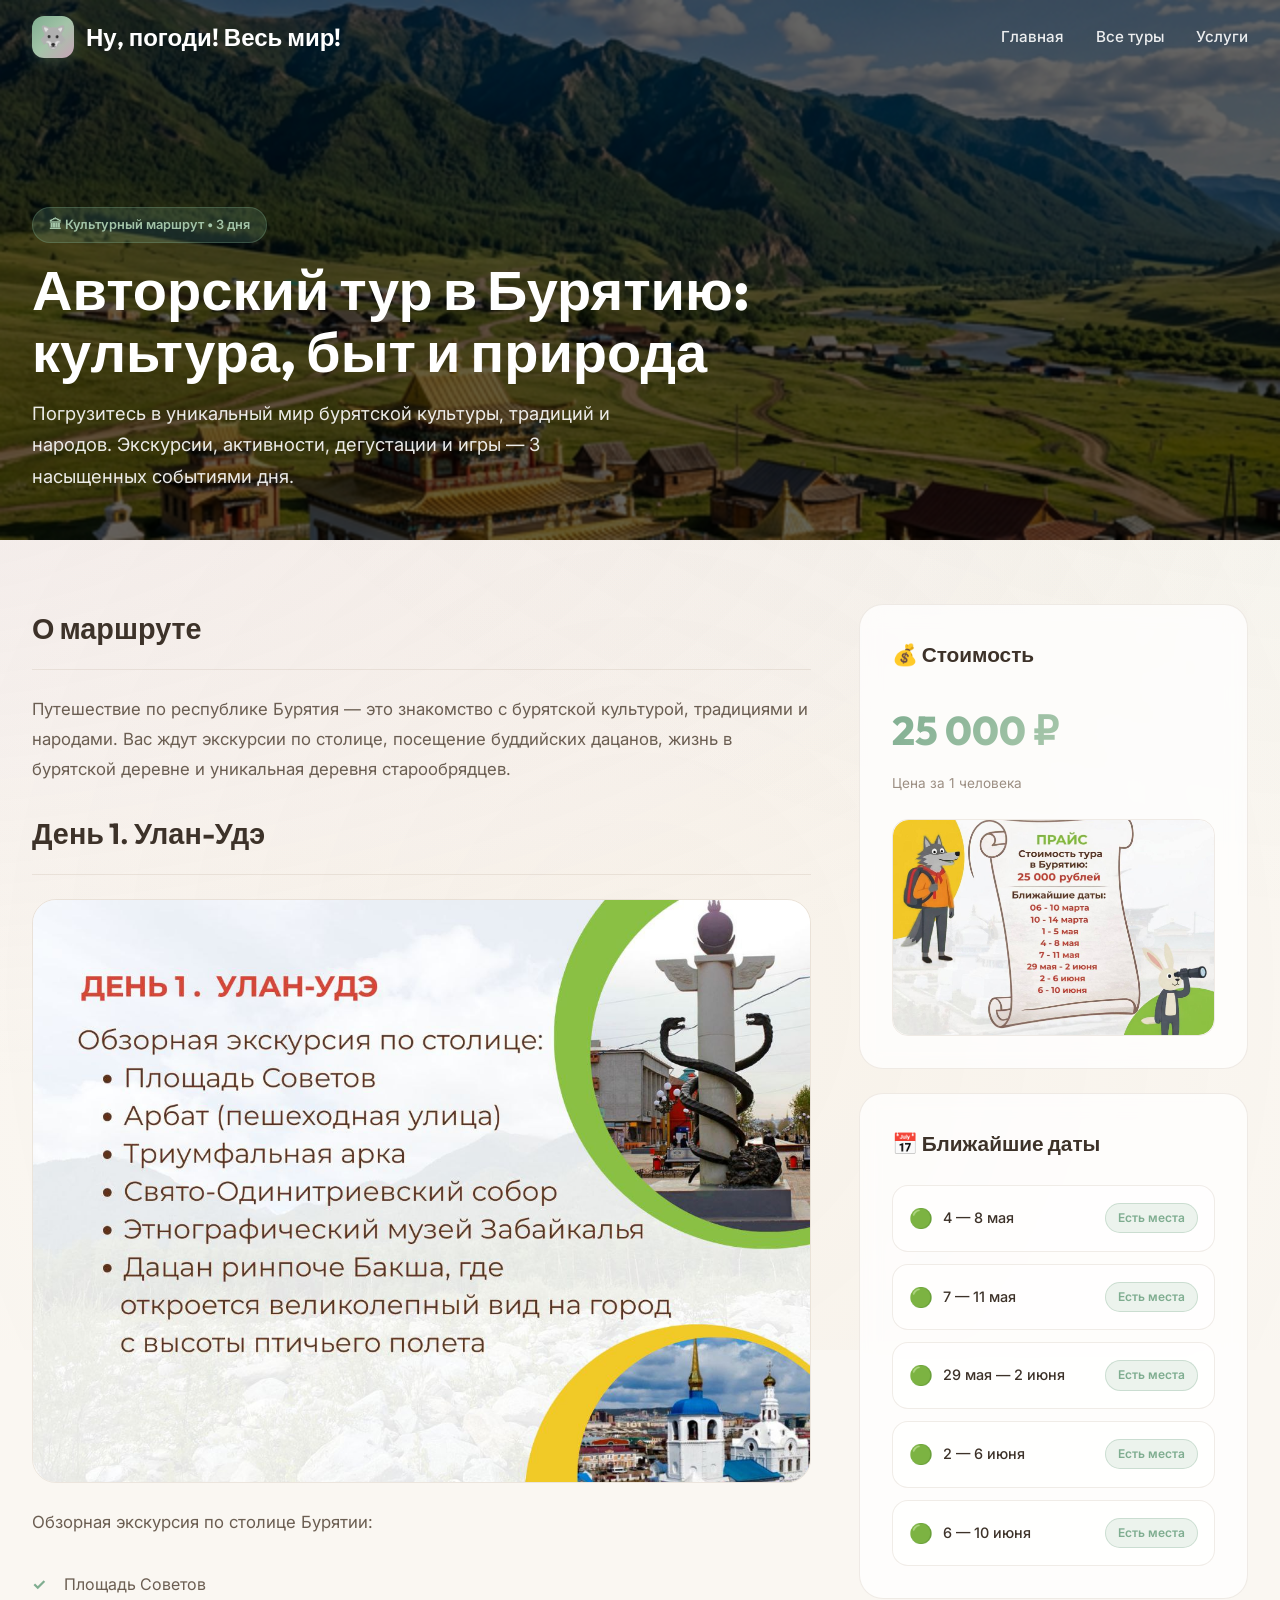
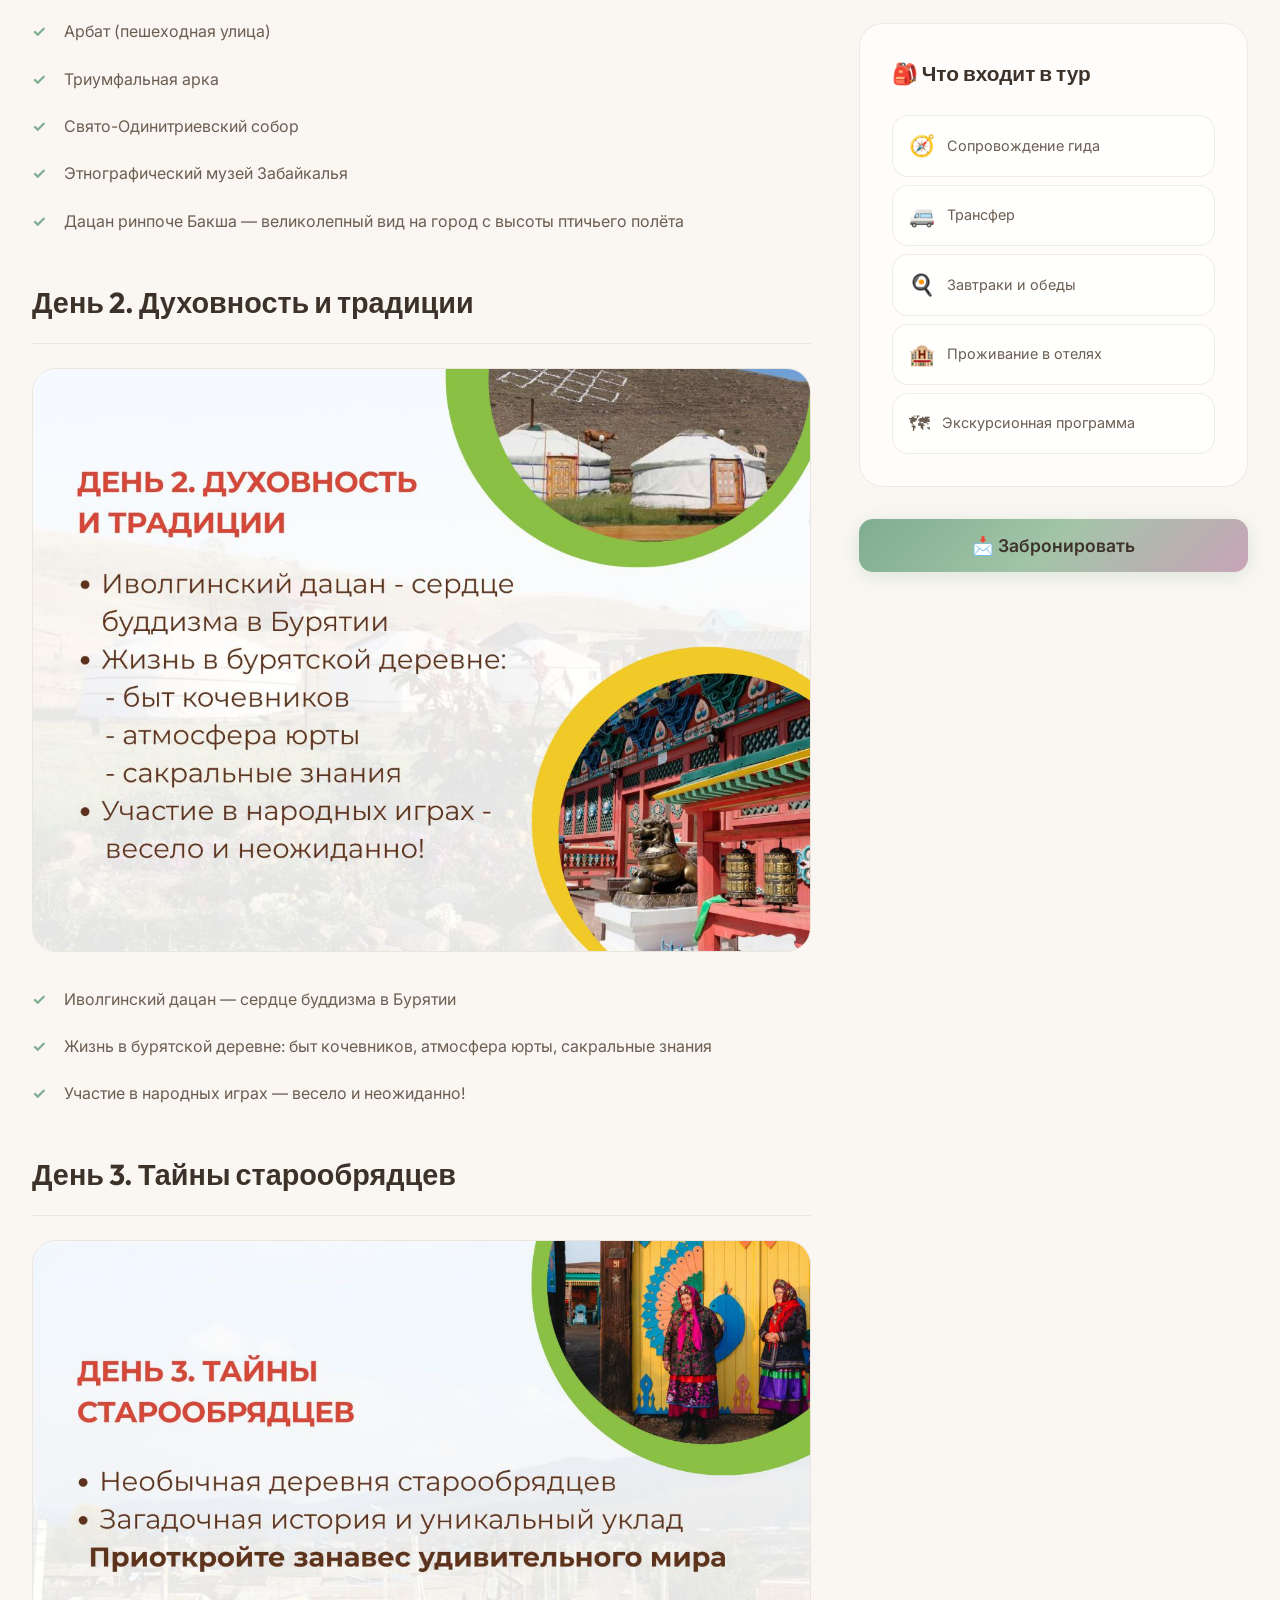
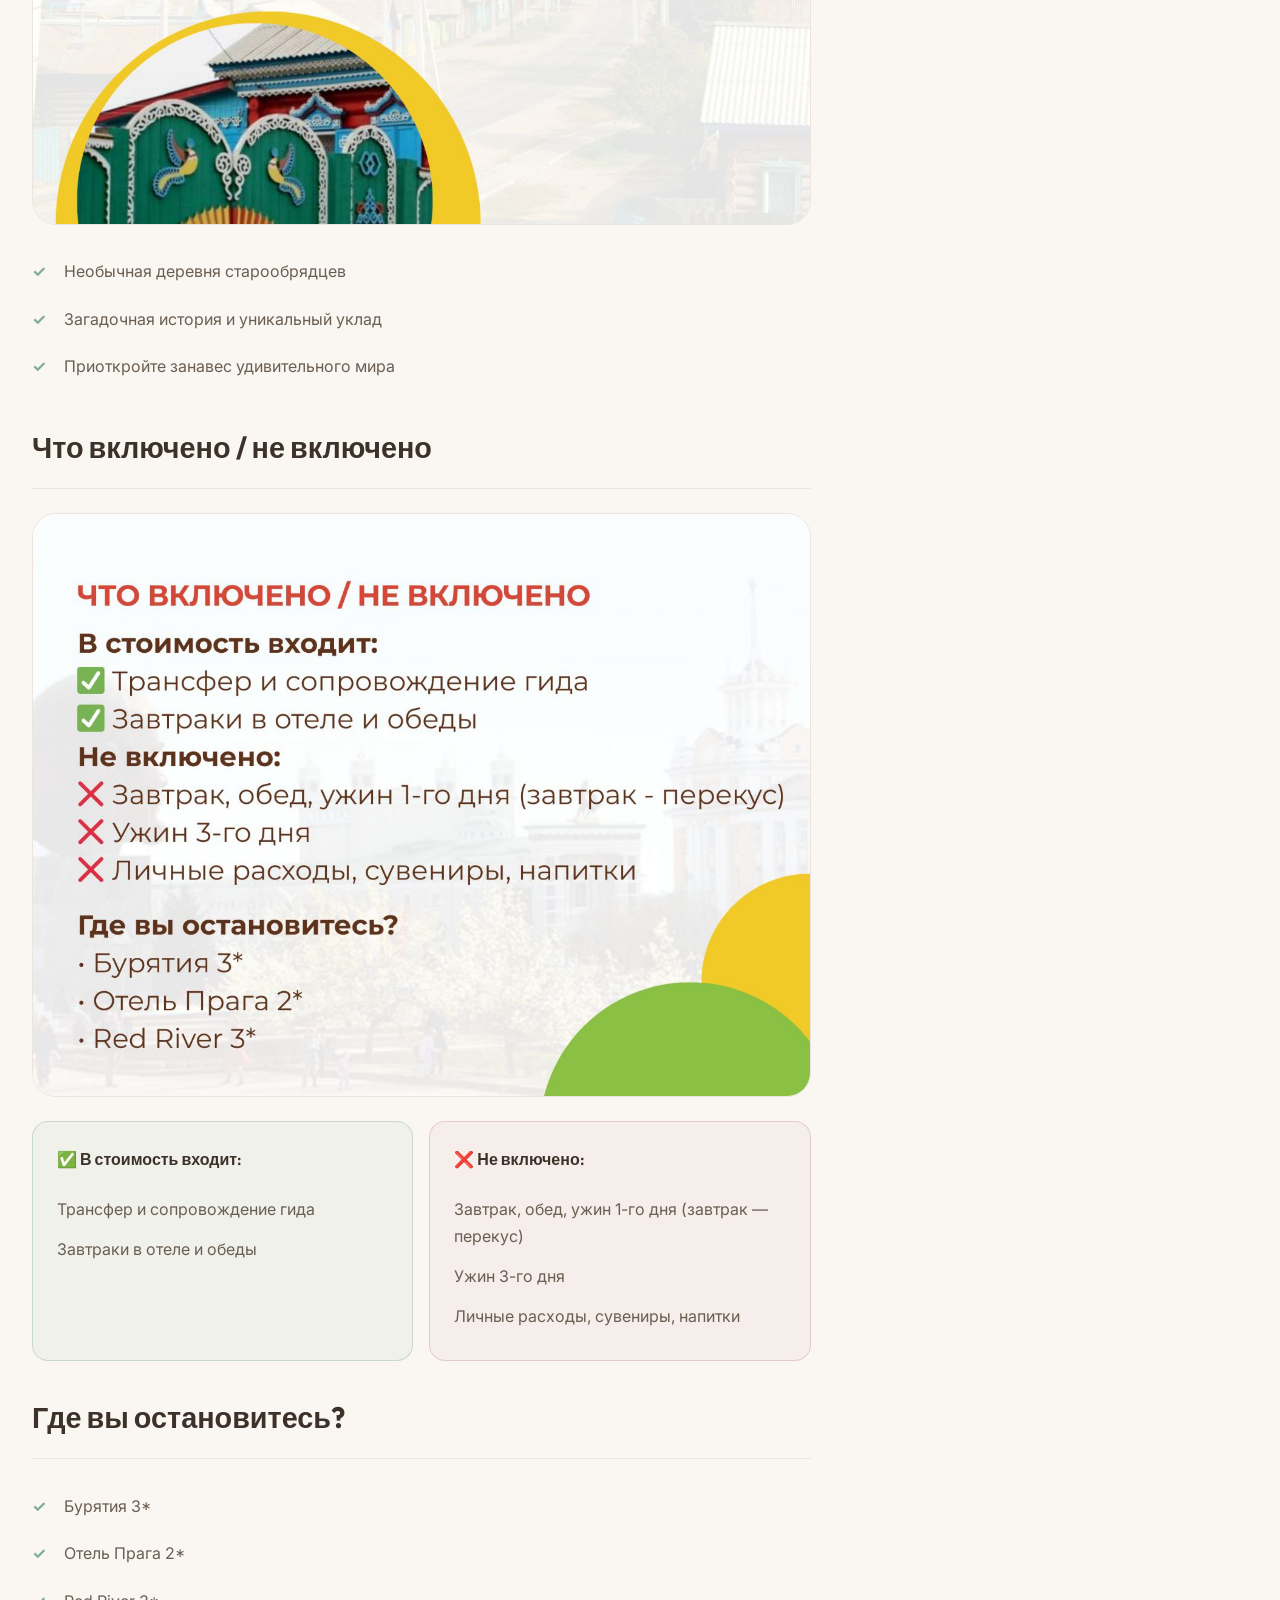
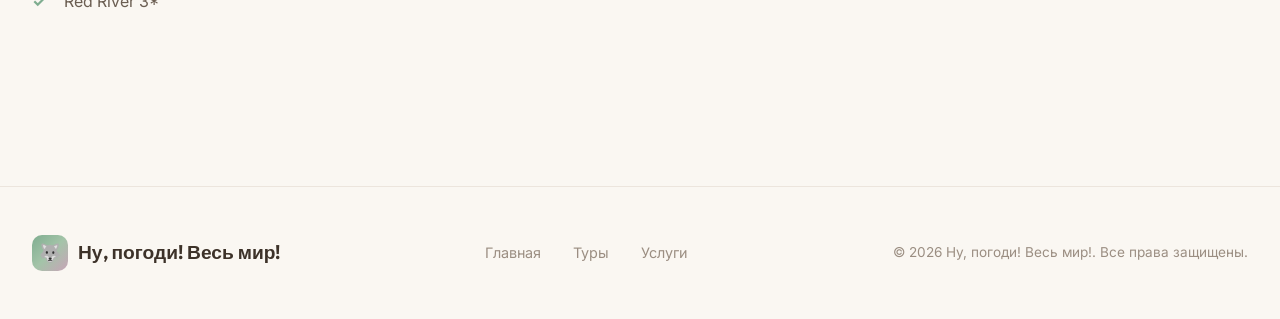
==== tour1.html @ 26569d25 "Complete internal SEO optimization: meta tags, H1 headings, alt attributes, sitemap and robots" ====
<!DOCTYPE html>
<html lang="ru">

<head>
    <meta charset="UTF-8">
    <meta name="viewport" content="width=device-width, initial-scale=1.0">
    <meta name="description"
        content="Незабываемый авторский тур в Бурятию и на Байкал 2026. Посетите Иволгинский дацан, горячие источники, скалы и шаманские святыни за 7 дней. Успейте забронировать тур!">
    <meta name="keywords"
        content="туры в бурятию, туры на байкал, тур улан-удэ, иволгинский дацан, активный отдых бурятия, поход на байкал, экскурсии бурятия, буддийские святыни">
    <meta name="author" content="Ну, погоди! Весь мир!">
    <meta property="og:title" content="Авторский тур в Бурятию и на Байкал 2026 (7 дней) | Ну, погоди! Весь мир!">
    <meta property="og:description"
        content="7 дней полного погружения в культуру Бурятии и красоту Байкала. Всё включено: проживание, питание, гиды и экскурсии.">
    <meta property="og:type" content="website">
    <meta property="og:url" content="https://nupogodi-tours.ru/tour1.html">
    <meta property="og:image" content="https://nupogodi-tours.ru/images/buryatia.png">
    <title>Авторский тур в Бурятию и на Байкал 2026 (7 дней) | Ну, погоди! Весь мир!</title>
    <link rel="stylesheet" href="styles.css">
</head>

<body>

    <!-- Navigation -->
    <nav class="navbar" id="navbar">
        <div class="nav-container">
            <a href="index.html" class="nav-logo">
                <div class="logo-icon">🐺</div>
                Ну, погоди! Весь мир!
            </a>
            <ul class="nav-links">
                <li><a href="index.html">Главная</a></li>
                <li><a href="index.html#tours">Все туры</a></li>
                <li><a href="index.html#services">Услуги</a></li>
            </ul>
        </div>
    </nav>

    <!-- Tour Hero -->
    <section class="tour-hero">
        <div class="tour-hero-bg">
            <img src="images/buryatia.png" alt="Авторский тур в Бурятию и на Байкал: Иволгинский дацан">
            <div class="tour-hero-overlay"></div>
        </div>
        <div class="tour-hero-content">
            <div class="tour-badge-inline">🏛 Культурный маршрут • 3 дня</div>
            <h1>Авторский тур в Бурятию:<br>культура, быт и природа</h1>
            <p class="tour-hero-desc">Погрузитесь в уникальный мир бурятской культуры, традиций и народов. Экскурсии,
                активности, дегустации и игры — 3 насыщенных событиями дня.</p>
        </div>
    </section>

    <!-- Tour Content -->
    <section class="section">
        <div class="tour-info-grid">

            <!-- Main Content -->
            <div class="tour-description fade-in">
                <h2>О маршруте</h2>
                <p>Путешествие по республике Бурятия — это знакомство с бурятской культурой, традициями и народами. Вас
                    ждут экскурсии по столице, посещение буддийских дацанов, жизнь в бурятской деревне и уникальная
                    деревня старообрядцев.</p>

                <!-- Day 1 -->
                <h2>День 1. Улан-Удэ</h2>
                <div class="tour-day-gallery">
                    <img src="images/photo_2026-03-03_12-55-12.jpg"
                        alt="Экскурсия в Улан-Удэ: площадь Советов и Тримфальная арка" class="tour-day-img">
                </div>
                <p>Обзорная экскурсия по столице Бурятии:</p>
                <ul>
                    <li>Площадь Советов</li>
                    <li>Арбат (пешеходная улица)</li>
                    <li>Триумфальная арка</li>
                    <li>Свято-Одинитриевский собор</li>
                    <li>Этнографический музей Забайкалья</li>
                    <li>Дацан ринпоче Бакша — великолепный вид на город с высоты птичьего полёта</li>
                </ul>

                <!-- Day 2 -->
                <h2>День 2. Духовность и традиции</h2>
                <div class="tour-day-gallery">
                    <img src="images/photo_2026-03-03_12-55-10.jpg"
                        alt="Посещение Иволгинского дацана в туре по Бурятии" class="tour-day-img">
                </div>
                <ul>
                    <li>Иволгинский дацан — сердце буддизма в Бурятии</li>
                    <li>Жизнь в бурятской деревне: быт кочевников, атмосфера юрты, сакральные знания</li>
                    <li>Участие в народных играх — весело и неожиданно!</li>
                </ul>

                <!-- Day 3 -->
                <h2>День 3. Тайны старообрядцев</h2>
                <div class="tour-day-gallery">
                    <img src="images/photo_2026-03-03_12-55-06.jpg"
                        alt="Культура старообрядцев Забайкалья в авторском туре" class="tour-day-img">
                </div>
                <ul>
                    <li>Необычная деревня старообрядцев</li>
                    <li>Загадочная история и уникальный уклад</li>
                    <li>Приоткройте занавес удивительного мира</li>
                </ul>

                <!-- Included / Not Included -->
                <h2>Что включено / не включено</h2>
                <div class="tour-day-gallery">
                    <img src="images/photo_2026-03-03_12-55-02.jpg" alt="Что включено" class="tour-day-img">
                </div>
                <div class="included-grid">
                    <div class="included-card included">
                        <h4>✅ В стоимость входит:</h4>
                        <ul>
                            <li>Трансфер и сопровождение гида</li>
                            <li>Завтраки в отеле и обеды</li>
                        </ul>
                    </div>
                    <div class="included-card not-included">
                        <h4>❌ Не включено:</h4>
                        <ul>
                            <li>Завтрак, обед, ужин 1-го дня (завтрак — перекус)</li>
                            <li>Ужин 3-го дня</li>
                            <li>Личные расходы, сувениры, напитки</li>
                        </ul>
                    </div>
                </div>

                <h2>Где вы остановитесь?</h2>
                <ul>
                    <li>Бурятия 3*</li>
                    <li>Отель Прага 2*</li>
                    <li>Red River 3*</li>
                </ul>
            </div>

            <!-- Sidebar -->
            <div class="tour-sidebar fade-in">

                <!-- Price Card -->
                <div class="sidebar-card">
                    <h3>💰 Стоимость</h3>
                    <div class="price-main">25 000 ₽</div>
                    <div class="price-note">Цена за 1 человека</div>
                    <div class="tour-day-gallery sidebar-img">
                        <img src="images/photo_2026-03-03_12-54-58.jpg" alt="Прайс Бурятия" class="tour-day-img">
                    </div>
                </div>

                <!-- Dates Card -->
                <div class="sidebar-card">
                    <h3>📅 Ближайшие даты</h3>
                    <div class="date-list" id="tour1-dates">
                        <div class="date-item" style="justify-content:center; color: var(--text-muted);">
                            Загрузка дат...
                        </div>
                    </div>
                </div>

                <!-- Services Card -->
                <div class="sidebar-card">
                    <h3>🎒 Что входит в тур</h3>
                    <div class="sidebar-services">
                        <div class="tour-service-item">
                            <span class="s-icon">🧭</span> Сопровождение гида
                        </div>
                        <div class="tour-service-item">
                            <span class="s-icon">🚐</span> Трансфер
                        </div>
                        <div class="tour-service-item">
                            <span class="s-icon">🍳</span> Завтраки и обеды
                        </div>
                        <div class="tour-service-item">
                            <span class="s-icon">🏨</span> Проживание в отелях
                        </div>
                        <div class="tour-service-item">
                            <span class="s-icon">🗺</span> Экскурсионная программа
                        </div>
                    </div>
                </div>

                <!-- Book Button -->
                <button class="btn btn-primary btn-book" id="bookBtn"
                    onclick="document.getElementById('contactModal').classList.add('active')">
                    📩 Забронировать
                </button>

            </div>
        </div>
    </section>

    <!-- Contact Modal -->
    <div class="contact-modal-overlay" id="contactModal">
        <div class="contact-modal">
            <button class="contact-modal-close"
                onclick="document.getElementById('contactModal').classList.remove('active')">✕</button>
            <h3>📞 Свяжитесь с нами</h3>
            <p>Для бронирования тура свяжитесь с нами любым удобным способом:</p>
            <div class="contact-modal-items">
                <a href="tel:+79836157740" class="contact-modal-item">
                    <span class="contact-modal-icon">📱</span>
                    <div>
                        <div class="contact-modal-label">Телефон</div>
                        <div class="contact-modal-value">+7 (983) 615-77-40</div>
                    </div>
                </a>
                <a href="https://t.me/nikapogodi" target="_blank" class="contact-modal-item">
                    <span class="contact-modal-icon">✈️</span>
                    <div>
                        <div class="contact-modal-label">Telegram</div>
                        <div class="contact-modal-value">@nikapogodi</div>
                    </div>
                </a>
                <a href="https://wa.me/79836157740" target="_blank" class="contact-modal-item">
                    <span class="contact-modal-icon">💬</span>
                    <div>
                        <div class="contact-modal-label">WhatsApp</div>
                        <div class="contact-modal-value">+7 (983) 615-77-40</div>
                    </div>
                </a>
            </div>
        </div>
    </div>

    <!-- Footer -->
    <footer class="footer">
        <div class="footer-content">
            <div class="footer-logo">
                <div class="logo-icon">🐺</div>
                Ну, погоди! Весь мир!
            </div>
            <ul class="footer-links">
                <li><a href="index.html">Главная</a></li>
                <li><a href="index.html#tours">Туры</a></li>
                <li><a href="index.html#services">Услуги</a></li>
            </ul>
            <div class="footer-copy">© 2026 Ну, погоди! Весь мир!. Все права защищены.</div>
        </div>
    </footer>

    <script src="script.js"></script>
</body>

</html>
---- styles.css ----
@import url('https://fonts.googleapis.com/css2?family=Inter:wght@300;400;500;600;700;800;900&family=Outfit:wght@300;400;500;600;700;800&display=swap');

/* ===== CSS Variables ===== */
:root {
  --bg-primary: #faf7f2;
  --bg-secondary: #f0ebe3;
  --bg-card: rgba(255, 255, 255, 0.75);
  --bg-glass: rgba(255, 255, 255, 0.6);
  --border-glass: rgba(180, 160, 140, 0.2);
  --text-primary: #3d3229;
  --text-secondary: #6b5e52;
  --text-muted: #9b8e82;
  --accent-1: #7fad90;
  --accent-2: #a3c4a8;
  --accent-gradient: linear-gradient(135deg, #7fad90, #a3c4a8, #c8a4b8);
  --accent-glow: rgba(127, 173, 144, 0.25);
  --gold: #d4a76a;
  --gold-light: #e8c49a;
  --radius-sm: 8px;
  --radius-md: 16px;
  --radius-lg: 24px;
  --radius-xl: 32px;
  --shadow-card: 0 8px 32px rgba(100, 80, 60, 0.08);
  --shadow-hover: 0 16px 48px rgba(100, 80, 60, 0.12);
  --transition: all 0.4s cubic-bezier(0.175, 0.885, 0.32, 1.275);
  --transition-smooth: all 0.3s ease;
}

/* ===== Reset & Base ===== */
*,
*::before,
*::after {
  margin: 0;
  padding: 0;
  box-sizing: border-box;
}

html {
  scroll-behavior: smooth;
  font-size: 16px;
}

body {
  font-family: 'Inter', -apple-system, BlinkMacSystemFont, sans-serif;
  background: var(--bg-primary);
  color: var(--text-primary);
  line-height: 1.7;
  overflow-x: hidden;
  min-height: 100vh;
}

/* Background ambient effects */
body::before {
  content: '';
  position: fixed;
  top: -50%;
  left: -50%;
  width: 200%;
  height: 200%;
  background: radial-gradient(ellipse at 20% 50%, rgba(200, 164, 184, 0.12) 0%, transparent 50%),
    radial-gradient(ellipse at 80% 20%, rgba(127, 173, 144, 0.08) 0%, transparent 50%),
    radial-gradient(ellipse at 50% 80%, rgba(212, 167, 106, 0.06) 0%, transparent 50%);
  z-index: -1;
  animation: ambientFloat 20s ease-in-out infinite;
}

@keyframes ambientFloat {

  0%,
  100% {
    transform: translate(0, 0) rotate(0deg);
  }

  33% {
    transform: translate(30px, -20px) rotate(1deg);
  }

  66% {
    transform: translate(-20px, 20px) rotate(-1deg);
  }
}

a {
  text-decoration: none;
  color: inherit;
}

img {
  max-width: 100%;
  height: auto;
  display: block;
}

/* ===== Navigation ===== */
.navbar {
  position: fixed;
  top: 0;
  left: 0;
  right: 0;
  z-index: 1000;
  padding: 1rem 2rem;
  transition: var(--transition-smooth);
  background: transparent;
}

.navbar.scrolled {
  background: rgba(250, 247, 242, 0.92);
  backdrop-filter: blur(20px);
  -webkit-backdrop-filter: blur(20px);
  border-bottom: 1px solid var(--border-glass);
  padding: 0.75rem 2rem;
}

.nav-container {
  max-width: 1280px;
  margin: 0 auto;
  display: flex;
  align-items: center;
  justify-content: space-between;
}

.nav-logo {
  display: flex;
  align-items: center;
  gap: 12px;
  font-family: 'Outfit', sans-serif;
  font-weight: 700;
  font-size: 1.5rem;
  color: #ffffff;
}

.navbar.scrolled .nav-logo {
  color: var(--text-primary);
}

.nav-logo .logo-icon {
  width: 42px;
  height: 42px;
  background: var(--accent-gradient);
  border-radius: 12px;
  display: flex;
  align-items: center;
  justify-content: center;
  font-size: 1.4rem;
  box-shadow: 0 4px 16px var(--accent-glow);
}

.nav-links {
  display: flex;
  align-items: center;
  gap: 2rem;
  list-style: none;
}

.nav-links a {
  color: rgba(255, 255, 255, 0.9);
  font-weight: 500;
  font-size: 0.95rem;
  transition: var(--transition-smooth);
  position: relative;
  padding: 0.5rem 0;
}

.navbar.scrolled .nav-links a {
  color: var(--text-secondary);
}

.nav-links a::after {
  content: '';
  position: absolute;
  bottom: 0;
  left: 0;
  width: 0;
  height: 2px;
  background: var(--accent-gradient);
  transition: width 0.3s ease;
  border-radius: 2px;
}

.nav-links a:hover {
  color: #ffffff;
}

.navbar.scrolled .nav-links a:hover {
  color: var(--text-primary);
}

.nav-links a:hover::after {
  width: 100%;
}

/* ===== Hero Section ===== */
.hero {
  position: relative;
  min-height: 100vh;
  display: flex;
  align-items: center;
  justify-content: center;
  text-align: center;
  overflow: hidden;
}

.hero-bg {
  position: absolute;
  inset: 0;
  /* Removed z-index: -1 to prevent it hiding behind body background */
}

.hero-bg img {
  width: 100%;
  height: 100%;
  object-fit: cover;
  filter: brightness(0.85);
}

.hero-overlay {
  position: absolute;
  inset: 0;
  background: linear-gradient(180deg,
      rgba(40, 30, 20, 0.35) 0%,
      rgba(40, 30, 20, 0.6) 100%);
}

.hero-content {
  max-width: 800px;
  padding: 2rem;
  animation: fadeInUp 1s ease-out;
  position: relative;
  z-index: 1;
}

.hero-badge {
  display: inline-flex;
  align-items: center;
  gap: 8px;
  padding: 8px 20px;
  background: var(--bg-glass);
  border: 1px solid var(--border-glass);
  border-radius: 50px;
  font-size: 0.85rem;
  color: #ffffff;
  font-weight: 500;
  margin-bottom: 1.5rem;
  backdrop-filter: blur(10px);
}

.hero-badge .dot {
  width: 8px;
  height: 8px;
  background: var(--accent-1);
  border-radius: 50%;
  animation: pulse 2s ease-in-out infinite;
}

.hero h1 {
  font-family: 'Outfit', sans-serif;
  font-size: 4rem;
  font-weight: 800;
  line-height: 1.1;
  margin-bottom: 1.5rem;
  color: #ffffff;
}

.hero h1 .accent {
  color: #a3c4a8;
}

.hero p {
  font-size: 1.2rem;
  color: rgba(255, 255, 255, 0.9);
  max-width: 600px;
  margin: 0 auto 2.5rem;
  line-height: 1.8;
}

.hero-buttons {
  display: flex;
  gap: 1rem;
  justify-content: center;
  flex-wrap: wrap;
}

/* ===== Buttons ===== */
.btn {
  display: inline-flex;
  align-items: center;
  gap: 10px;
  padding: 14px 32px;
  border-radius: 14px;
  font-weight: 600;
  font-size: 1rem;
  cursor: pointer;
  border: none;
  transition: var(--transition);
  font-family: 'Inter', sans-serif;
}

.btn-primary {
  background: var(--accent-gradient);
  color: #3d3229;
  box-shadow: 0 4px 20px var(--accent-glow);
}

.btn-primary:hover {
  transform: translateY(-3px);
  box-shadow: 0 8px 32px var(--accent-glow);
}

.btn-outline {
  background: transparent;
  color: #ffffff;
  border: 1px solid rgba(255, 255, 255, 0.3);
  backdrop-filter: blur(10px);
}

.btn-outline:hover {
  background: rgba(255, 255, 255, 0.1);
  border-color: rgba(255, 255, 255, 0.6);
  transform: translateY(-3px);
}

/* ===== Section Styles ===== */
.section {
  padding: 6rem 2rem;
  max-width: 1280px;
  margin: 0 auto;
}

.section-header {
  text-align: center;
  margin-bottom: 4rem;
}

.section-label {
  display: inline-flex;
  align-items: center;
  gap: 8px;
  font-size: 0.85rem;
  font-weight: 600;
  color: var(--accent-1);
  text-transform: uppercase;
  letter-spacing: 3px;
  margin-bottom: 1rem;
}

.section-title {
  font-family: 'Outfit', sans-serif;
  font-size: 2.8rem;
  font-weight: 700;
  line-height: 1.2;
  margin-bottom: 1rem;
}

.section-subtitle {
  font-size: 1.1rem;
  color: var(--text-secondary);
  max-width: 600px;
  margin: 0 auto;
}

/* ===== About Section ===== */
.about {
  position: relative;
}

.about-grid {
  display: grid;
  grid-template-columns: 1fr 1fr;
  gap: 4rem;
  align-items: center;
}

.about-text h3 {
  font-family: 'Outfit', sans-serif;
  font-size: 2rem;
  margin-bottom: 1.5rem;
  line-height: 1.3;
}

.about-text p {
  color: var(--text-secondary);
  margin-bottom: 1.5rem;
  font-size: 1.05rem;
}

.about-stats {
  display: grid;
  grid-template-columns: repeat(3, 1fr);
  gap: 1.5rem;
}

.stat-item {
  text-align: center;
  padding: 1.5rem;
  background: var(--bg-glass);
  border: 1px solid var(--border-glass);
  border-radius: var(--radius-md);
  backdrop-filter: blur(10px);
  transition: var(--transition);
}

.stat-item:hover {
  transform: translateY(-4px);
  border-color: rgba(127, 173, 144, 0.4);
  box-shadow: 0 8px 32px rgba(127, 173, 144, 0.12);
}

.stat-number {
  font-family: 'Outfit', sans-serif;
  font-size: 2.5rem;
  font-weight: 800;
  background: var(--accent-gradient);
  -webkit-background-clip: text;
  -webkit-text-fill-color: transparent;
  background-clip: text;
}

.stat-label {
  font-size: 0.85rem;
  color: var(--text-muted);
  margin-top: 0.25rem;
}

/* ===== Tour Cards ===== */
.tours-grid {
  display: grid;
  grid-template-columns: repeat(2, 1fr);
  gap: 2rem;
}

.tour-card {
  background: var(--bg-card);
  border: 1px solid var(--border-glass);
  border-radius: var(--radius-lg);
  overflow: hidden;
  transition: var(--transition);
  position: relative;
}

.tour-card:hover {
  transform: translateY(-8px);
  box-shadow: var(--shadow-hover);
  border-color: rgba(127, 173, 144, 0.4);
}

.tour-card-image {
  position: relative;
  height: 280px;
  overflow: hidden;
}

.tour-card-image img {
  width: 100%;
  height: 100%;
  object-fit: cover;
  transition: transform 0.6s ease;
}

.tour-card:hover .tour-card-image img {
  transform: scale(1.08);
}

.tour-card-image .tour-badge {
  position: absolute;
  top: 16px;
  left: 16px;
  padding: 6px 16px;
  background: rgba(255, 255, 255, 0.8);
  backdrop-filter: blur(10px);
  border: 1px solid var(--border-glass);
  border-radius: 50px;
  font-size: 0.8rem;
  font-weight: 600;
  color: var(--text-secondary);
}

.tour-card-image .tour-price-badge {
  position: absolute;
  top: 16px;
  right: 16px;
  padding: 8px 18px;
  background: var(--accent-gradient);
  border-radius: 50px;
  font-size: 0.85rem;
  font-weight: 700;
  color: #0a0e17;
}

.tour-card-body {
  padding: 2rem;
}

.tour-card-body h3 {
  font-family: 'Outfit', sans-serif;
  font-size: 1.5rem;
  font-weight: 700;
  margin-bottom: 0.75rem;
}

.tour-card-body p {
  color: var(--text-secondary);
  font-size: 0.95rem;
  margin-bottom: 1.5rem;
  line-height: 1.7;
}

.tour-meta {
  display: flex;
  gap: 1.5rem;
  margin-bottom: 1.5rem;
  flex-wrap: wrap;
}

.tour-meta-item {
  display: flex;
  align-items: center;
  gap: 6px;
  font-size: 0.85rem;
  color: var(--text-muted);
}

.tour-meta-item .icon {
  font-size: 1rem;
}

.tour-card .btn {
  width: 100%;
  justify-content: center;
}

/* ===== Services Section ===== */
.services-grid {
  display: grid;
  grid-template-columns: repeat(3, 1fr);
  gap: 1.5rem;
}

.service-card {
  padding: 2rem;
  background: var(--bg-glass);
  border: 1px solid var(--border-glass);
  border-radius: var(--radius-lg);
  backdrop-filter: blur(10px);
  transition: var(--transition);
  text-align: center;
}

.service-card:hover {
  transform: translateY(-6px);
  border-color: rgba(127, 173, 144, 0.4);
  box-shadow: 0 12px 40px rgba(127, 173, 144, 0.1);
}

.service-icon {
  width: 64px;
  height: 64px;
  margin: 0 auto 1.25rem;
  background: linear-gradient(135deg, rgba(127, 173, 144, 0.15), rgba(200, 164, 184, 0.1));
  border: 1px solid rgba(127, 173, 144, 0.25);
  border-radius: var(--radius-md);
  display: flex;
  align-items: center;
  justify-content: center;
  font-size: 1.8rem;
}

.service-card h4 {
  font-family: 'Outfit', sans-serif;
  font-size: 1.15rem;
  font-weight: 600;
  margin-bottom: 0.75rem;
}

.service-card p {
  color: var(--text-secondary);
  font-size: 0.9rem;
  line-height: 1.6;
}

/* ===== Footer ===== */
.footer {
  border-top: 1px solid var(--border-glass);
  padding: 3rem 2rem;
  margin-top: 2rem;
}

.footer-content {
  max-width: 1280px;
  margin: 0 auto;
  display: flex;
  justify-content: space-between;
  align-items: center;
  flex-wrap: wrap;
  gap: 1.5rem;
}

.footer-logo {
  display: flex;
  align-items: center;
  gap: 10px;
  font-family: 'Outfit', sans-serif;
  font-weight: 700;
  font-size: 1.2rem;
}

.footer-logo .logo-icon {
  width: 36px;
  height: 36px;
  background: var(--accent-gradient);
  border-radius: 10px;
  display: flex;
  align-items: center;
  justify-content: center;
  font-size: 1.1rem;
}

.footer-links {
  display: flex;
  gap: 2rem;
  list-style: none;
}

.footer-links a {
  color: var(--text-muted);
  font-size: 0.9rem;
  transition: var(--transition-smooth);
}

.footer-links a:hover {
  color: var(--accent-1);
}

.footer-copy {
  color: var(--text-muted);
  font-size: 0.85rem;
}

/* Footer Contacts */
.footer-contacts {
  width: 100%;
  padding-top: 1.5rem;
  border-top: 1px solid var(--border-glass);
}

.footer-contacts h4 {
  font-family: 'Outfit', sans-serif;
  font-size: 1.1rem;
  font-weight: 600;
  margin-bottom: 1rem;
  color: var(--text-primary);
}

.footer-contact-item {
  display: flex;
  align-items: center;
  gap: 10px;
  padding: 0.4rem 0;
  font-size: 0.9rem;
}

.footer-contact-item span {
  font-size: 1.1rem;
  flex-shrink: 0;
}

.footer-contact-item a {
  color: var(--text-secondary);
  transition: var(--transition-smooth);
}

.footer-contact-item a:hover {
  color: var(--accent-1);
}

/* ===== Book Button ===== */
.btn-book {
  width: 100%;
  justify-content: center;
  padding: 16px 32px;
  font-size: 1.1rem;
  margin-top: 0.5rem;
  cursor: pointer;
  animation: pulseGlow 2.5s ease-in-out infinite;
}

@keyframes pulseGlow {

  0%,
  100% {
    box-shadow: 0 4px 20px var(--accent-glow);
  }

  50% {
    box-shadow: 0 4px 32px rgba(127, 173, 144, 0.45);
  }
}

/* ===== Contact Modal ===== */
.contact-modal-overlay {
  position: fixed;
  inset: 0;
  z-index: 9999;
  display: flex;
  align-items: center;
  justify-content: center;
  background: rgba(30, 25, 20, 0.6);
  backdrop-filter: blur(8px);
  -webkit-backdrop-filter: blur(8px);
  opacity: 0;
  pointer-events: none;
  transition: opacity 0.35s ease;
}

.contact-modal-overlay.active {
  opacity: 1;
  pointer-events: auto;
}

.contact-modal {
  background: var(--bg-primary);
  border: 1px solid var(--border-glass);
  border-radius: var(--radius-xl);
  padding: 2.5rem;
  max-width: 440px;
  width: 90%;
  position: relative;
  box-shadow: 0 24px 64px rgba(0, 0, 0, 0.15);
  transform: translateY(20px) scale(0.95);
  transition: transform 0.35s cubic-bezier(0.175, 0.885, 0.32, 1.275);
}

.contact-modal-overlay.active .contact-modal {
  transform: translateY(0) scale(1);
}

.contact-modal-close {
  position: absolute;
  top: 16px;
  right: 16px;
  width: 36px;
  height: 36px;
  border: 1px solid var(--border-glass);
  background: var(--bg-glass);
  border-radius: 50%;
  font-size: 1rem;
  cursor: pointer;
  display: flex;
  align-items: center;
  justify-content: center;
  color: var(--text-muted);
  transition: var(--transition-smooth);
}

.contact-modal-close:hover {
  background: rgba(200, 140, 140, 0.15);
  border-color: rgba(200, 140, 140, 0.4);
  color: var(--text-primary);
}

.contact-modal h3 {
  font-family: 'Outfit', sans-serif;
  font-size: 1.5rem;
  font-weight: 700;
  margin-bottom: 0.5rem;
}

.contact-modal>p {
  color: var(--text-secondary);
  font-size: 0.95rem;
  margin-bottom: 1.5rem;
}

.contact-modal-items {
  display: flex;
  flex-direction: column;
  gap: 0.75rem;
}

.contact-modal-item {
  display: flex;
  align-items: center;
  gap: 14px;
  padding: 1rem 1.25rem;
  background: var(--bg-glass);
  border: 1px solid var(--border-glass);
  border-radius: var(--radius-md);
  transition: var(--transition-smooth);
  text-decoration: none;
  color: inherit;
}

.contact-modal-item:hover {
  border-color: rgba(127, 173, 144, 0.5);
  background: rgba(127, 173, 144, 0.08);
  transform: translateX(4px);
}

.contact-modal-icon {
  font-size: 1.5rem;
  flex-shrink: 0;
}

.contact-modal-label {
  font-size: 0.8rem;
  color: var(--text-muted);
  font-weight: 500;
  text-transform: uppercase;
  letter-spacing: 1px;
}

.contact-modal-value {
  font-size: 1rem;
  font-weight: 600;
  color: var(--text-primary);
}

/* ===== Tour Detail Page ===== */
.tour-hero {
  position: relative;
  height: 60vh;
  min-height: 400px;
  display: flex;
  align-items: flex-end;
  overflow: hidden;
}

.tour-hero-bg {
  position: absolute;
  inset: 0;
}

.tour-hero-bg img {
  width: 100%;
  height: 100%;
  object-fit: cover;
  filter: brightness(0.4);
}

.tour-hero-overlay {
  position: absolute;
  inset: 0;
  background: linear-gradient(180deg,
      rgba(40, 30, 20, 0.25) 0%,
      rgba(40, 30, 20, 0.75) 60%,
      rgba(40, 30, 20, 0.92) 100%);
  z-index: -1;
}

.tour-hero-content {
  max-width: 1280px;
  margin: 0 auto;
  padding: 3rem 2rem;
  width: 100%;
  animation: fadeInUp 0.8s ease-out;
  position: relative;
  z-index: 1;
}

.tour-hero-content .tour-badge-inline {
  display: inline-flex;
  align-items: center;
  gap: 8px;
  padding: 6px 16px;
  background: rgba(127, 173, 144, 0.2);
  border: 1px solid rgba(127, 173, 144, 0.3);
  border-radius: 50px;
  font-size: 0.8rem;
  font-weight: 600;
  color: var(--accent-2);
  margin-bottom: 1rem;
}

.tour-hero-content h1 {
  font-family: 'Outfit', sans-serif;
  font-size: 3.5rem;
  font-weight: 800;
  line-height: 1.1;
  margin-bottom: 1rem;
  color: #ffffff;
}

.tour-hero-content .tour-hero-desc {
  font-size: 1.15rem;
  color: rgba(255, 255, 255, 0.9);
  max-width: 600px;
}

/* Tour Info Grid */
.tour-info-grid {
  display: grid;
  grid-template-columns: 2fr 1fr;
  gap: 3rem;
  margin-top: -2rem;
  position: relative;
  z-index: 1;
}

.tour-description h2 {
  font-family: 'Outfit', sans-serif;
  font-size: 1.8rem;
  font-weight: 700;
  margin-bottom: 1.5rem;
  padding-bottom: 1rem;
  border-bottom: 1px solid var(--border-glass);
}

.tour-description p {
  color: var(--text-secondary);
  font-size: 1.05rem;
  margin-bottom: 1.5rem;
  line-height: 1.8;
}

.tour-description ul {
  list-style: none;
  margin-bottom: 2rem;
}

.tour-description ul li {
  padding: 0.6rem 0;
  padding-left: 2rem;
  position: relative;
  color: var(--text-secondary);
  font-size: 1rem;
  border-bottom: 1px solid rgba(255, 255, 255, 0.03);
}

.tour-description ul li::before {
  content: '✓';
  position: absolute;
  left: 0;
  color: var(--accent-1);
  font-weight: 700;
}

/* Sidebar */
.tour-sidebar {
  display: flex;
  flex-direction: column;
  gap: 1.5rem;
}

.sidebar-card {
  padding: 2rem;
  background: var(--bg-card);
  border: 1px solid var(--border-glass);
  border-radius: var(--radius-lg);
  backdrop-filter: blur(10px);
}

.sidebar-card h3 {
  font-family: 'Outfit', sans-serif;
  font-size: 1.3rem;
  font-weight: 700;
  margin-bottom: 1.5rem;
  display: flex;
  align-items: center;
  gap: 10px;
}

.price-main {
  font-family: 'Outfit', sans-serif;
  font-size: 2.5rem;
  font-weight: 800;
  background: var(--accent-gradient);
  -webkit-background-clip: text;
  -webkit-text-fill-color: transparent;
  background-clip: text;
  margin-bottom: 0.5rem;
}

.price-note {
  color: var(--text-muted);
  font-size: 0.85rem;
  margin-bottom: 1.5rem;
}

/* Price list table */
.price-table {
  width: 100%;
  border-collapse: collapse;
  margin-bottom: 1.5rem;
}

.price-table tr {
  border-bottom: 1px solid rgba(255, 255, 255, 0.05);
}

.price-table td {
  padding: 0.75rem 0;
  font-size: 0.9rem;
}

.price-table td:first-child {
  color: var(--text-secondary);
}

.price-table td:last-child {
  text-align: right;
  font-weight: 600;
  color: var(--text-primary);
}

/* Date cards */
.date-list {
  display: flex;
  flex-direction: column;
  gap: 0.75rem;
}

.date-item {
  display: flex;
  align-items: center;
  justify-content: space-between;
  padding: 1rem;
  background: var(--bg-glass);
  border: 1px solid var(--border-glass);
  border-radius: var(--radius-md);
  transition: var(--transition-smooth);
}

.date-item:hover {
  border-color: rgba(127, 173, 144, 0.4);
  background: rgba(127, 173, 144, 0.08);
}

.date-info {
  display: flex;
  align-items: center;
  gap: 10px;
}

.date-icon {
  font-size: 1.2rem;
}

.date-text {
  font-size: 0.9rem;
  font-weight: 500;
}

.date-status {
  font-size: 0.75rem;
  padding: 4px 12px;
  border-radius: 50px;
  font-weight: 600;
}

.date-status.available {
  background: rgba(127, 173, 144, 0.15);
  color: var(--accent-1);
  border: 1px solid rgba(127, 173, 144, 0.3);
}

.date-status.few-left {
  background: rgba(212, 167, 106, 0.15);
  color: var(--gold);
  border: 1px solid rgba(212, 167, 106, 0.3);
}

.date-status.sold-out {
  background: rgba(200, 120, 120, 0.15);
  color: #c87878;
  border: 1px solid rgba(200, 120, 120, 0.3);
}

/* Tour Services */
.tour-services-grid {
  display: grid;
  grid-template-columns: repeat(2, 1fr);
  gap: 1rem;
}

.tour-service-item {
  display: flex;
  align-items: center;
  gap: 12px;
  padding: 1rem 1.25rem;
  background: var(--bg-glass);
  border: 1px solid var(--border-glass);
  border-radius: var(--radius-md);
  font-size: 0.9rem;
  color: var(--text-secondary);
  transition: var(--transition-smooth);
}

.tour-service-item:hover {
  border-color: rgba(127, 173, 144, 0.4);
  color: var(--text-primary);
}

.tour-service-item .s-icon {
  font-size: 1.3rem;
  flex-shrink: 0;
}

/* ===== Tour Day Gallery ===== */
.tour-day-gallery {
  margin-bottom: 1.5rem;
  border-radius: var(--radius-lg);
  overflow: hidden;
  border: 1px solid var(--border-glass);
}

.tour-day-img {
  width: 100%;
  height: auto;
  display: block;
  transition: transform 0.5s ease;
}

.tour-day-gallery:hover .tour-day-img {
  transform: scale(1.03);
}

.sidebar-img {
  margin-bottom: 0;
  border-radius: var(--radius-md);
}

.sidebar-img .tour-day-img {
  border-radius: var(--radius-md);
}

/* ===== Mascot Image ===== */
.about-mascots {
  margin-top: 1.5rem;
  border-radius: var(--radius-lg);
  overflow: hidden;
  border: 1px solid var(--border-glass);
}

.mascot-img {
  width: 100%;
  height: auto;
  display: block;
  transition: transform 0.5s ease;
}

.about-mascots:hover .mascot-img {
  transform: scale(1.03);
}

/* ===== Included / Not Included Cards ===== */
.included-grid {
  display: grid;
  grid-template-columns: 1fr 1fr;
  gap: 1rem;
  margin-bottom: 2rem;
}

.included-card {
  padding: 1.5rem;
  border-radius: var(--radius-md);
  border: 1px solid var(--border-glass);
  background: var(--bg-glass);
}

.included-card h4 {
  font-family: 'Outfit', sans-serif;
  font-size: 1rem;
  font-weight: 600;
  margin-bottom: 1rem;
}

.included-card.included {
  border-color: rgba(127, 173, 144, 0.35);
  background: rgba(127, 173, 144, 0.08);
}

.included-card.not-included {
  border-color: rgba(200, 140, 140, 0.35);
  background: rgba(200, 140, 140, 0.08);
}

.included-card ul {
  list-style: none;
  margin-bottom: 0;
}

.included-card ul li {
  padding: 0.4rem 0;
  padding-left: 0;
  border-bottom: none;
}

.included-card ul li::before {
  content: none;
}

/* ===== Sidebar Services ===== */
.sidebar-services {
  display: flex;
  flex-direction: column;
  gap: 0.5rem;
}

.sidebar-services .tour-service-item {
  padding: 0.75rem 1rem;
}

@media (max-width: 768px) {
  .included-grid {
    grid-template-columns: 1fr;
  }
}

/* ===== Animations ===== */
@keyframes fadeInUp {
  from {
    opacity: 0;
    transform: translateY(30px);
  }

  to {
    opacity: 1;
    transform: translateY(0);
  }
}

@keyframes pulse {

  0%,
  100% {
    opacity: 1;
    transform: scale(1);
  }

  50% {
    opacity: 0.5;
    transform: scale(1.5);
  }
}

.fade-in {
  opacity: 0;
  transform: translateY(30px);
  transition: opacity 0.6s ease, transform 0.6s ease;
}

.fade-in.visible {
  opacity: 1;
  transform: translateY(0);
}

/* ===== Responsive ===== */
@media (max-width: 1024px) {
  .hero h1 {
    font-size: 3rem;
  }

  .tours-grid {
    grid-template-columns: 1fr;
  }

  .about-grid {
    grid-template-columns: 1fr;
    gap: 2rem;
  }

  .services-grid {
    grid-template-columns: repeat(2, 1fr);
  }

  .tour-info-grid {
    grid-template-columns: 1fr;
  }

  .tour-hero-content h1 {
    font-size: 2.5rem;
  }
}

@media (max-width: 768px) {
  .hero h1 {
    font-size: 2.2rem;
  }

  .hero p {
    font-size: 1rem;
  }

  .section-title {
    font-size: 2rem;
  }

  .nav-links {
    display: none;
  }

  .services-grid {
    grid-template-columns: 1fr;
  }

  .about-stats {
    grid-template-columns: 1fr;
  }

  .tour-services-grid {
    grid-template-columns: 1fr;
  }

  .footer-content {
    flex-direction: column;
    text-align: center;
  }

  .footer-links {
    flex-wrap: wrap;
    justify-content: center;
  }

  .hero-buttons {
    flex-direction: column;
    align-items: center;
  }
}
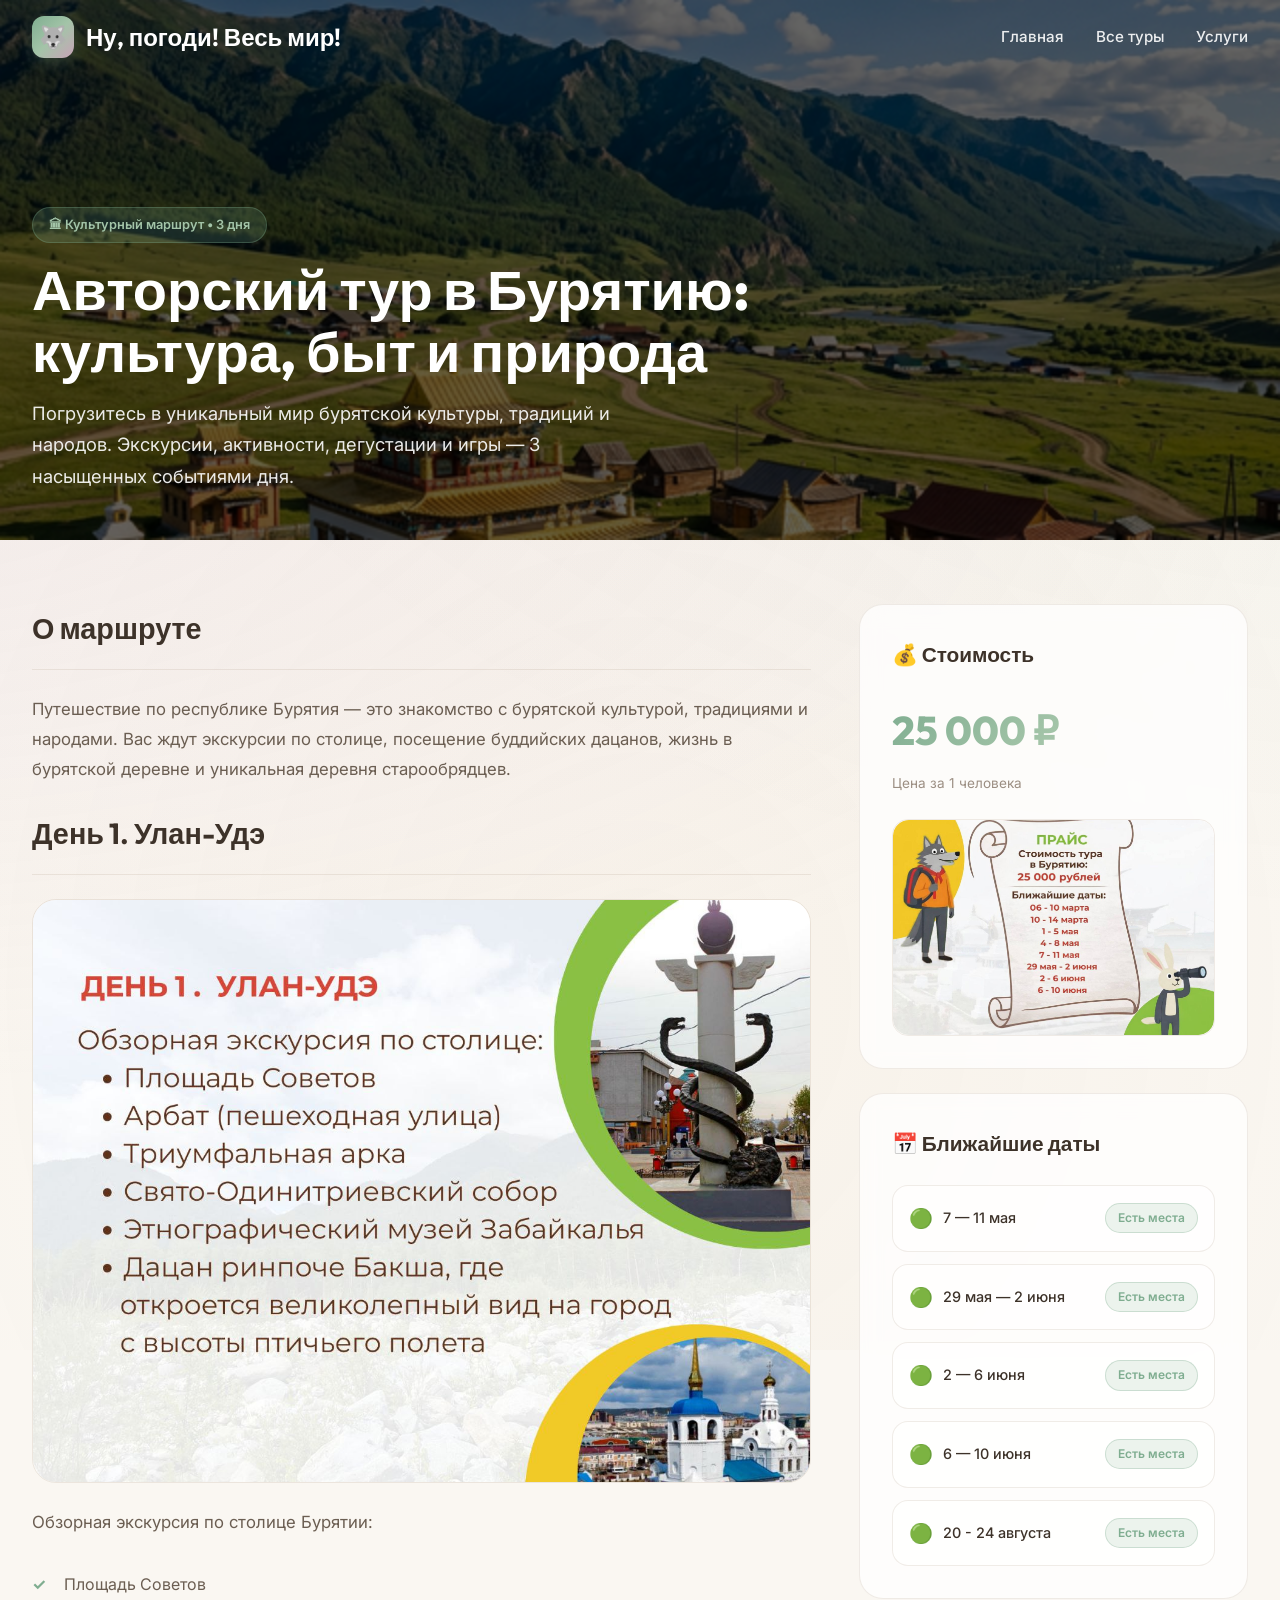
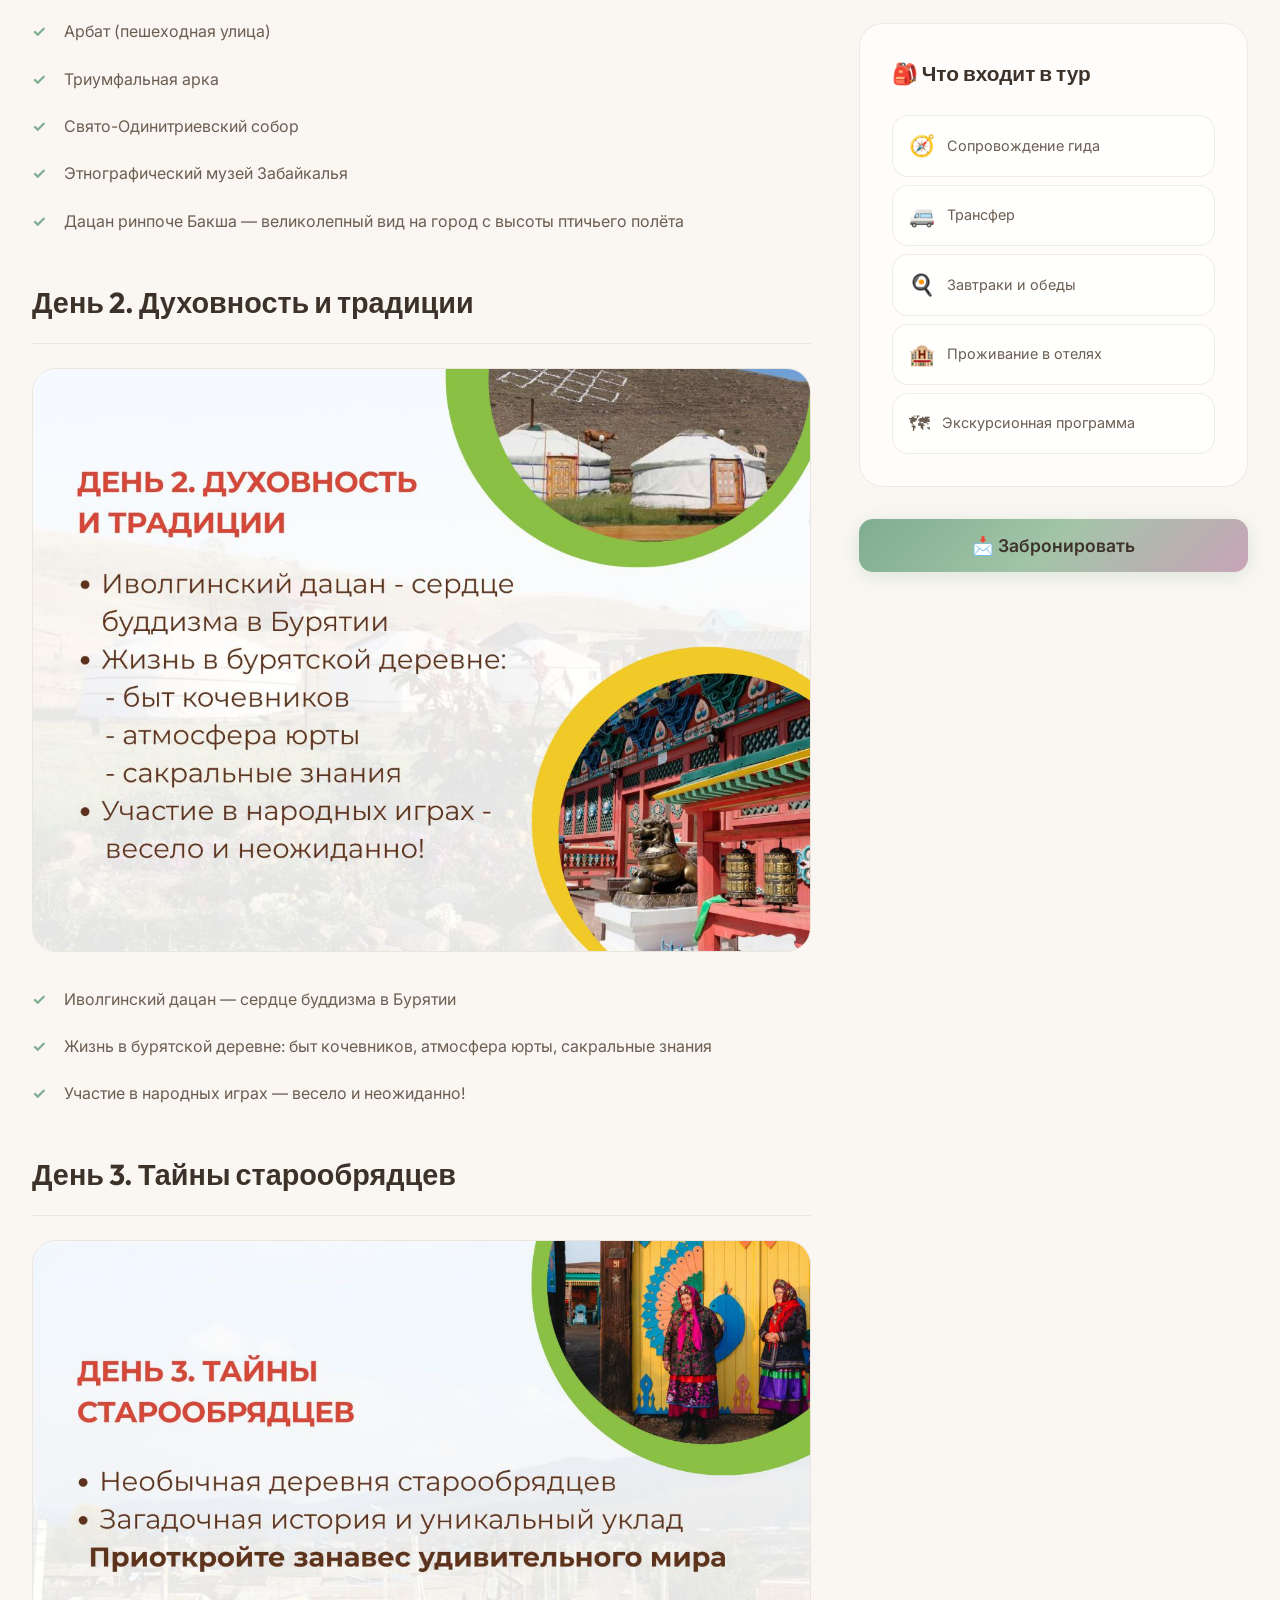
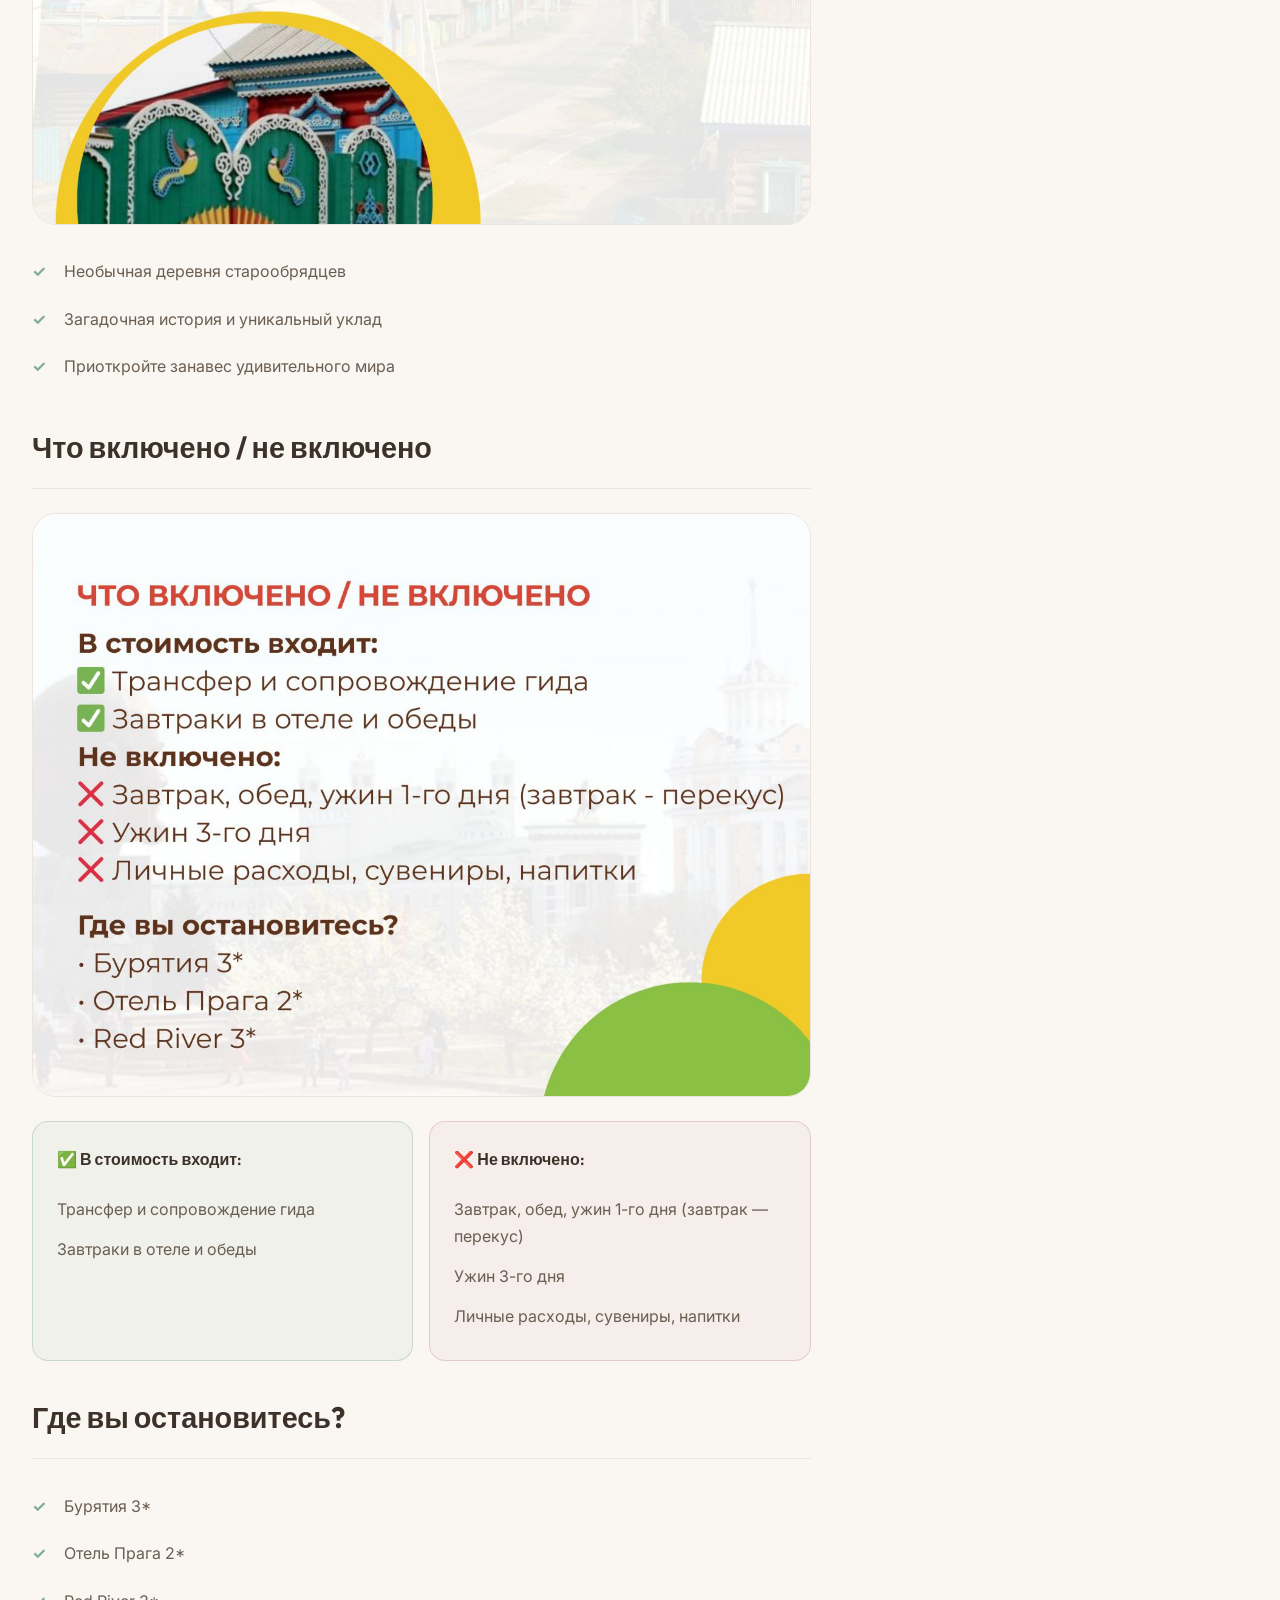
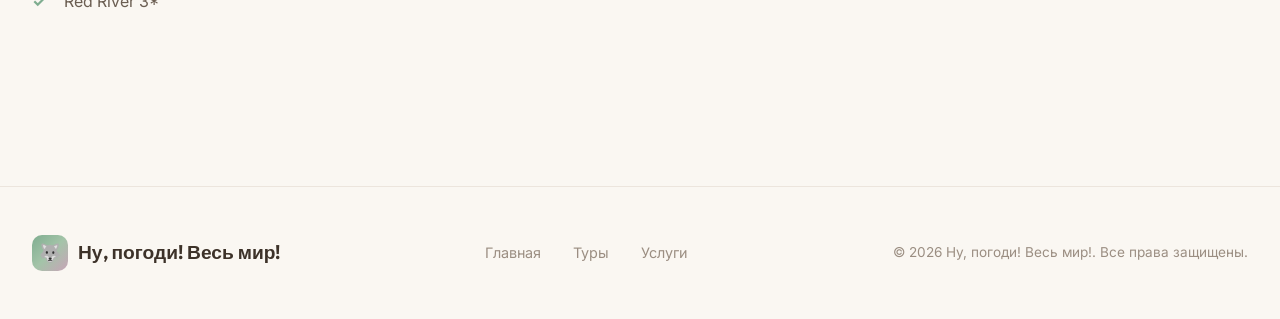
==== commit 40514955: "SEO: добавлены Schema.org JSON-LD, Image Sitemap, Twitter Cards и og:image размеры для отображения к" ====
--- a/tour1.html
+++ b/tour1.html
@@ -15,8 +15,54 @@
     <meta property="og:type" content="website">
     <meta property="og:url" content="https://nupogodi-tours.ru/tour1.html">
     <meta property="og:image" content="https://nupogodi-tours.ru/images/buryatia.png">
+    <meta property="og:image:width" content="1200">
+    <meta property="og:image:height" content="630">
+    <meta property="og:locale" content="ru_RU">
+    <meta property="og:site_name" content="Ну, погоди! Весь мир!">
+    <meta name="twitter:card" content="summary_large_image">
+    <meta name="twitter:title" content="Авторский тур в Бурятию и на Байкал 2026 | Ну, погоди!">
+    <meta name="twitter:description" content="7 дней полного погружения в культуру Бурятии и красоту Байкала.">
+    <meta name="twitter:image" content="https://nupogodi-tours.ru/images/buryatia.png">
+    <link rel="icon" type="image/png" href="images/favicon.png">
+    <link rel="apple-touch-icon" href="images/favicon.png">
     <title>Авторский тур в Бурятию и на Байкал 2026 (7 дней) | Ну, погоди! Весь мир!</title>
     <link rel="stylesheet" href="styles.css">
+    <script type="application/ld+json">
+    {
+      "@context": "https://schema.org",
+      "@type": "TouristTrip",
+      "name": "Авторский тур в Бурятию: культура, быт и природа",
+      "description": "Незабываемый авторский тур в Бурятию и на Байкал 2026. Иволгинский дацан, горячие источники, скалы и шаманские святыни.",
+      "image": [
+        "https://nupogodi-tours.ru/images/buryatia.png",
+        "https://nupogodi-tours.ru/images/photo_2026-03-03_12-55-12.jpg",
+        "https://nupogodi-tours.ru/images/photo_2026-03-03_12-55-10.jpg",
+        "https://nupogodi-tours.ru/images/photo_2026-03-03_12-55-06.jpg"
+      ],
+      "touristType": "Культурный туризм",
+      "itinerary": {
+        "@type": "ItemList",
+        "numberOfItems": 3,
+        "itemListElement": [
+          {"@type": "ListItem", "position": 1, "name": "Улан-Удэ"},
+          {"@type": "ListItem", "position": 2, "name": "Духовность и традиции"},
+          {"@type": "ListItem", "position": 3, "name": "Тайны старообрядцев"}
+        ]
+      },
+      "offers": {
+        "@type": "Offer",
+        "price": "25000",
+        "priceCurrency": "RUB",
+        "url": "https://nupogodi-tours.ru/tour1.html",
+        "availability": "https://schema.org/InStock"
+      },
+      "provider": {
+        "@type": "TravelAgency",
+        "name": "Ну, погоди! Весь мир!",
+        "url": "https://nupogodi-tours.ru"
+      }
+    }
+    </script>
 </head>
 
 <body>
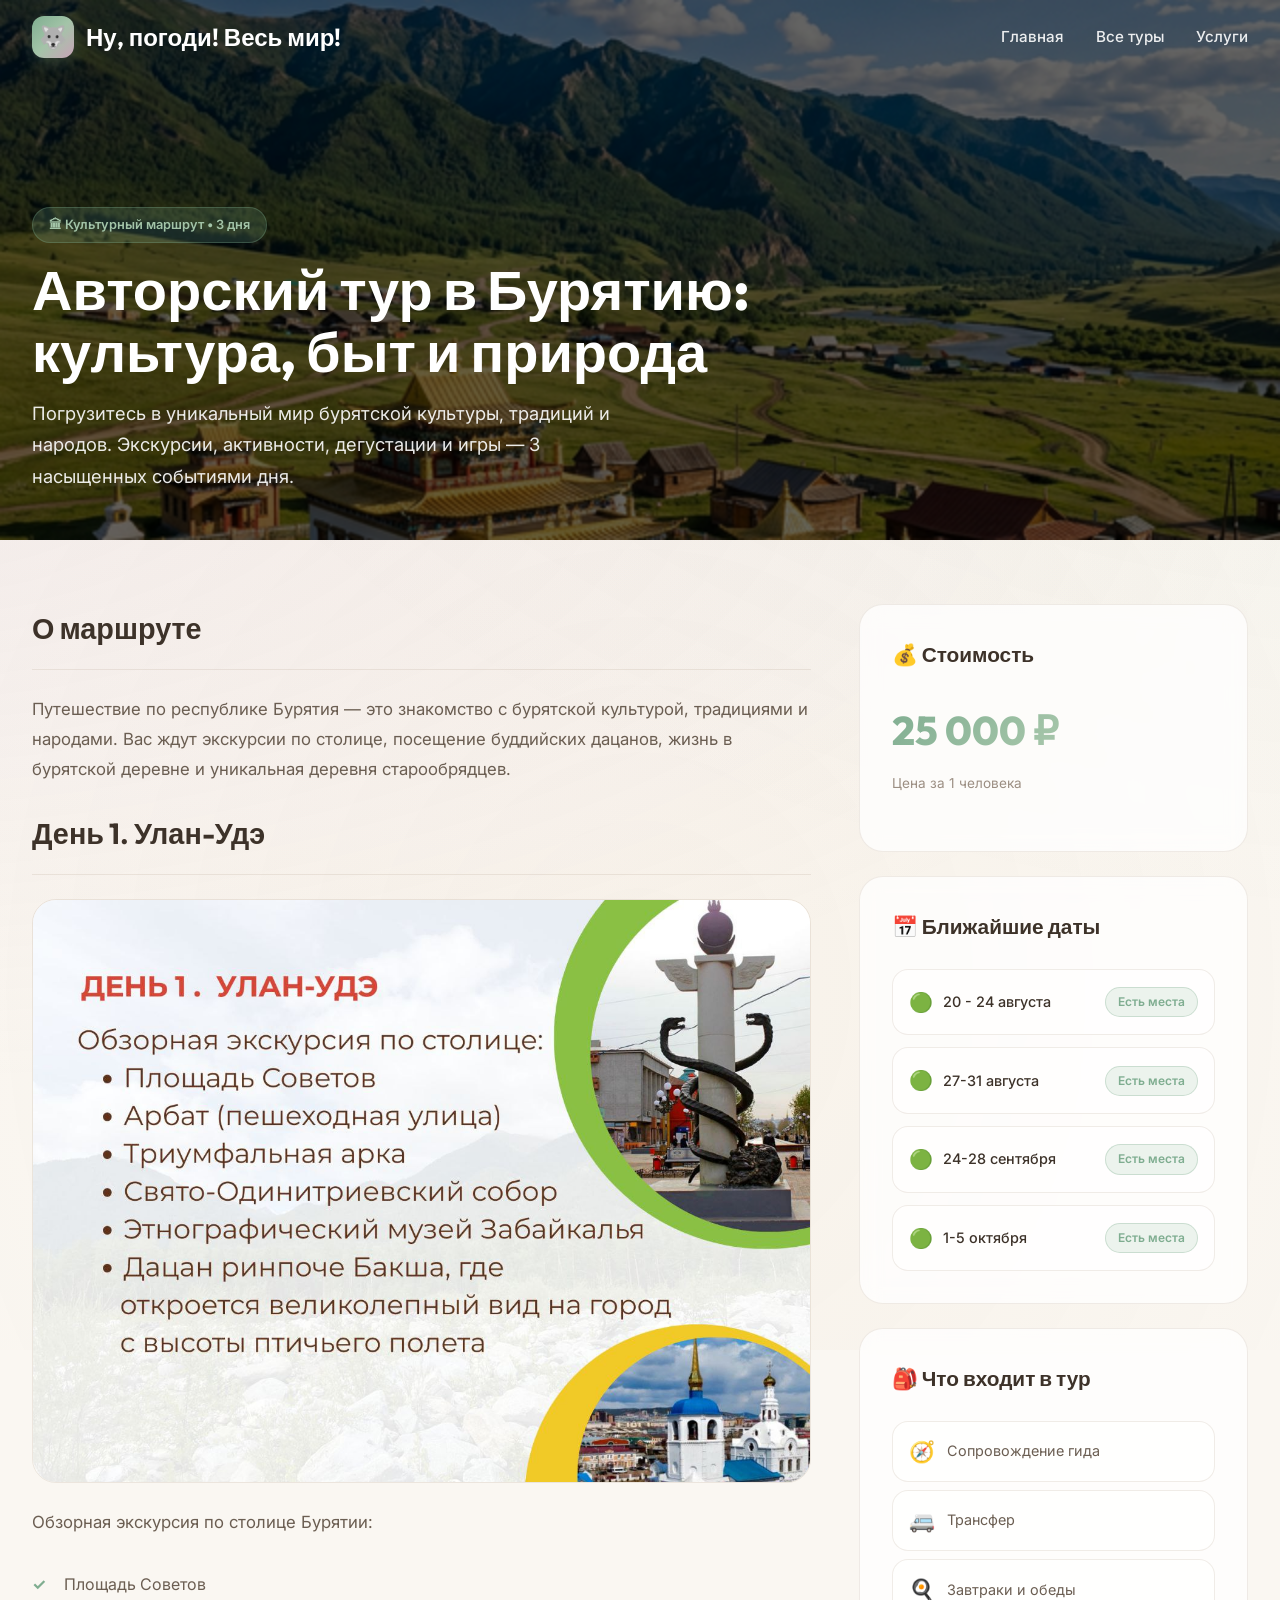
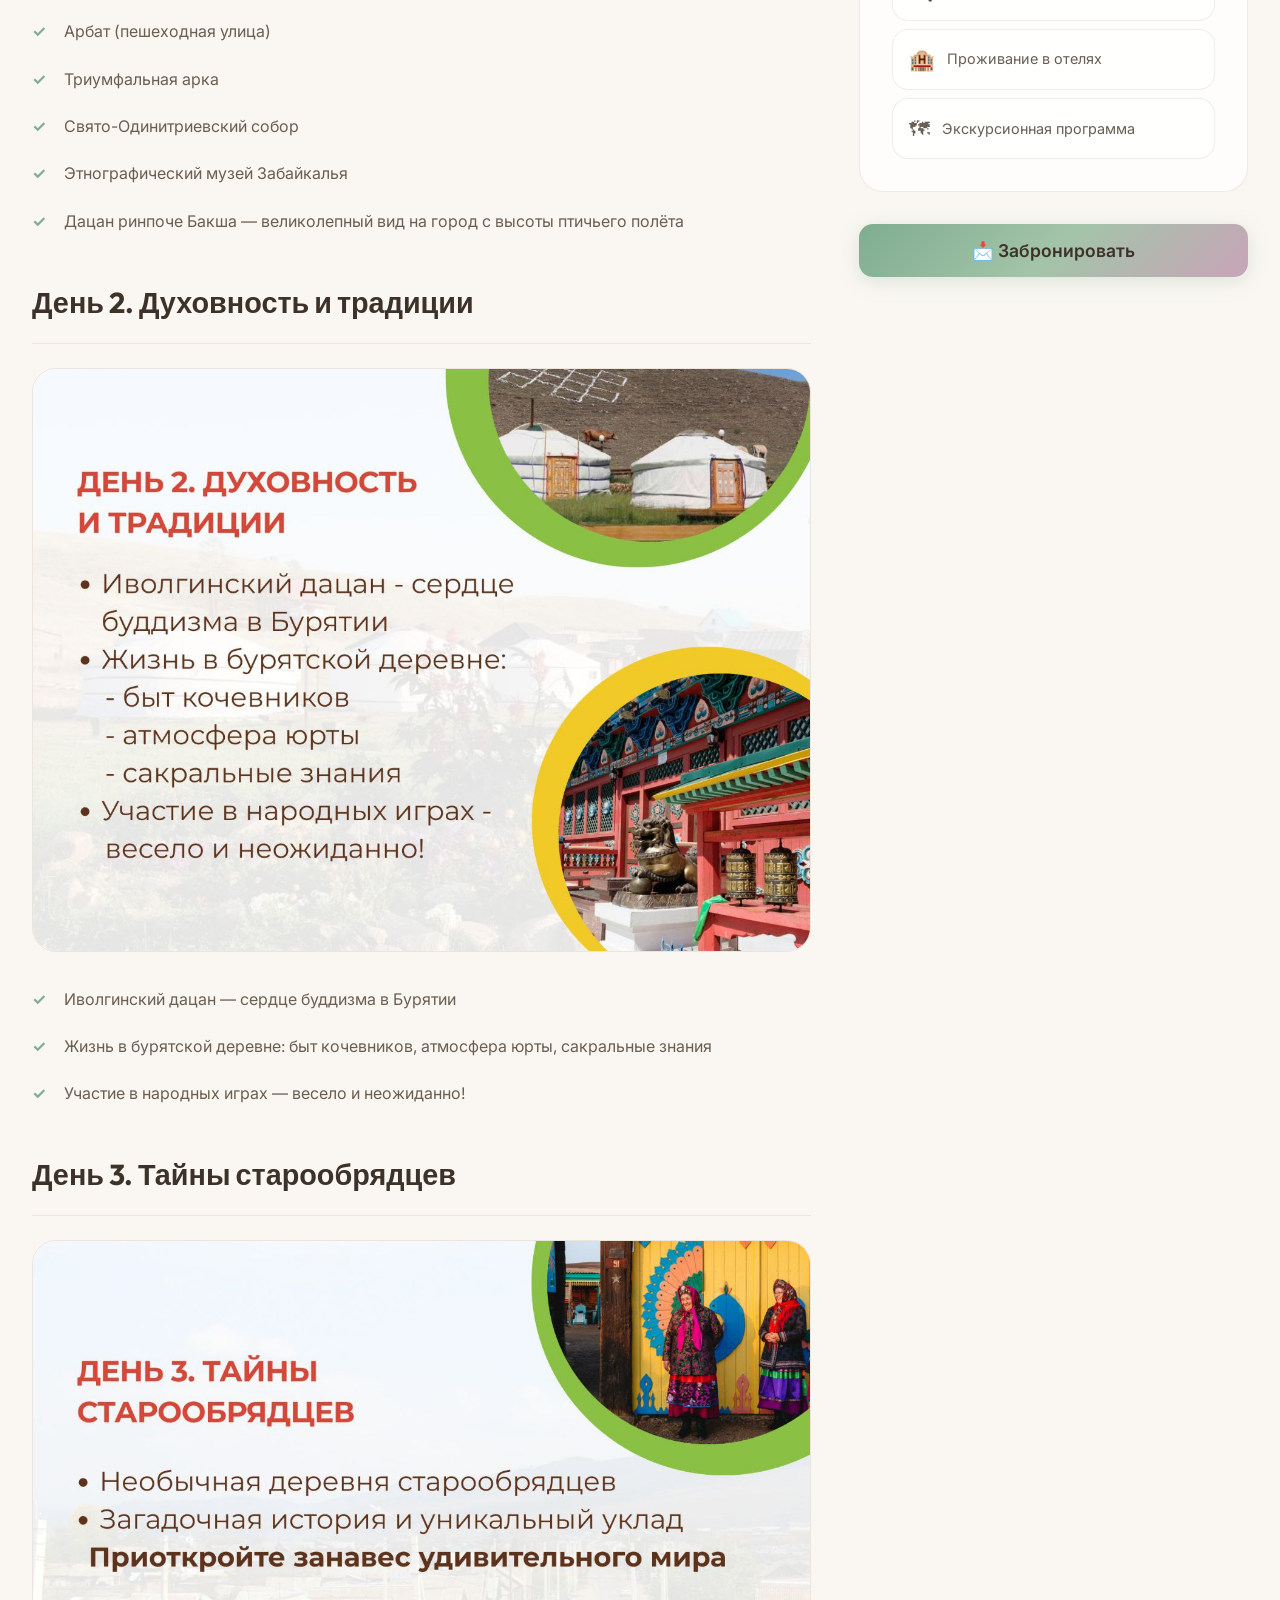
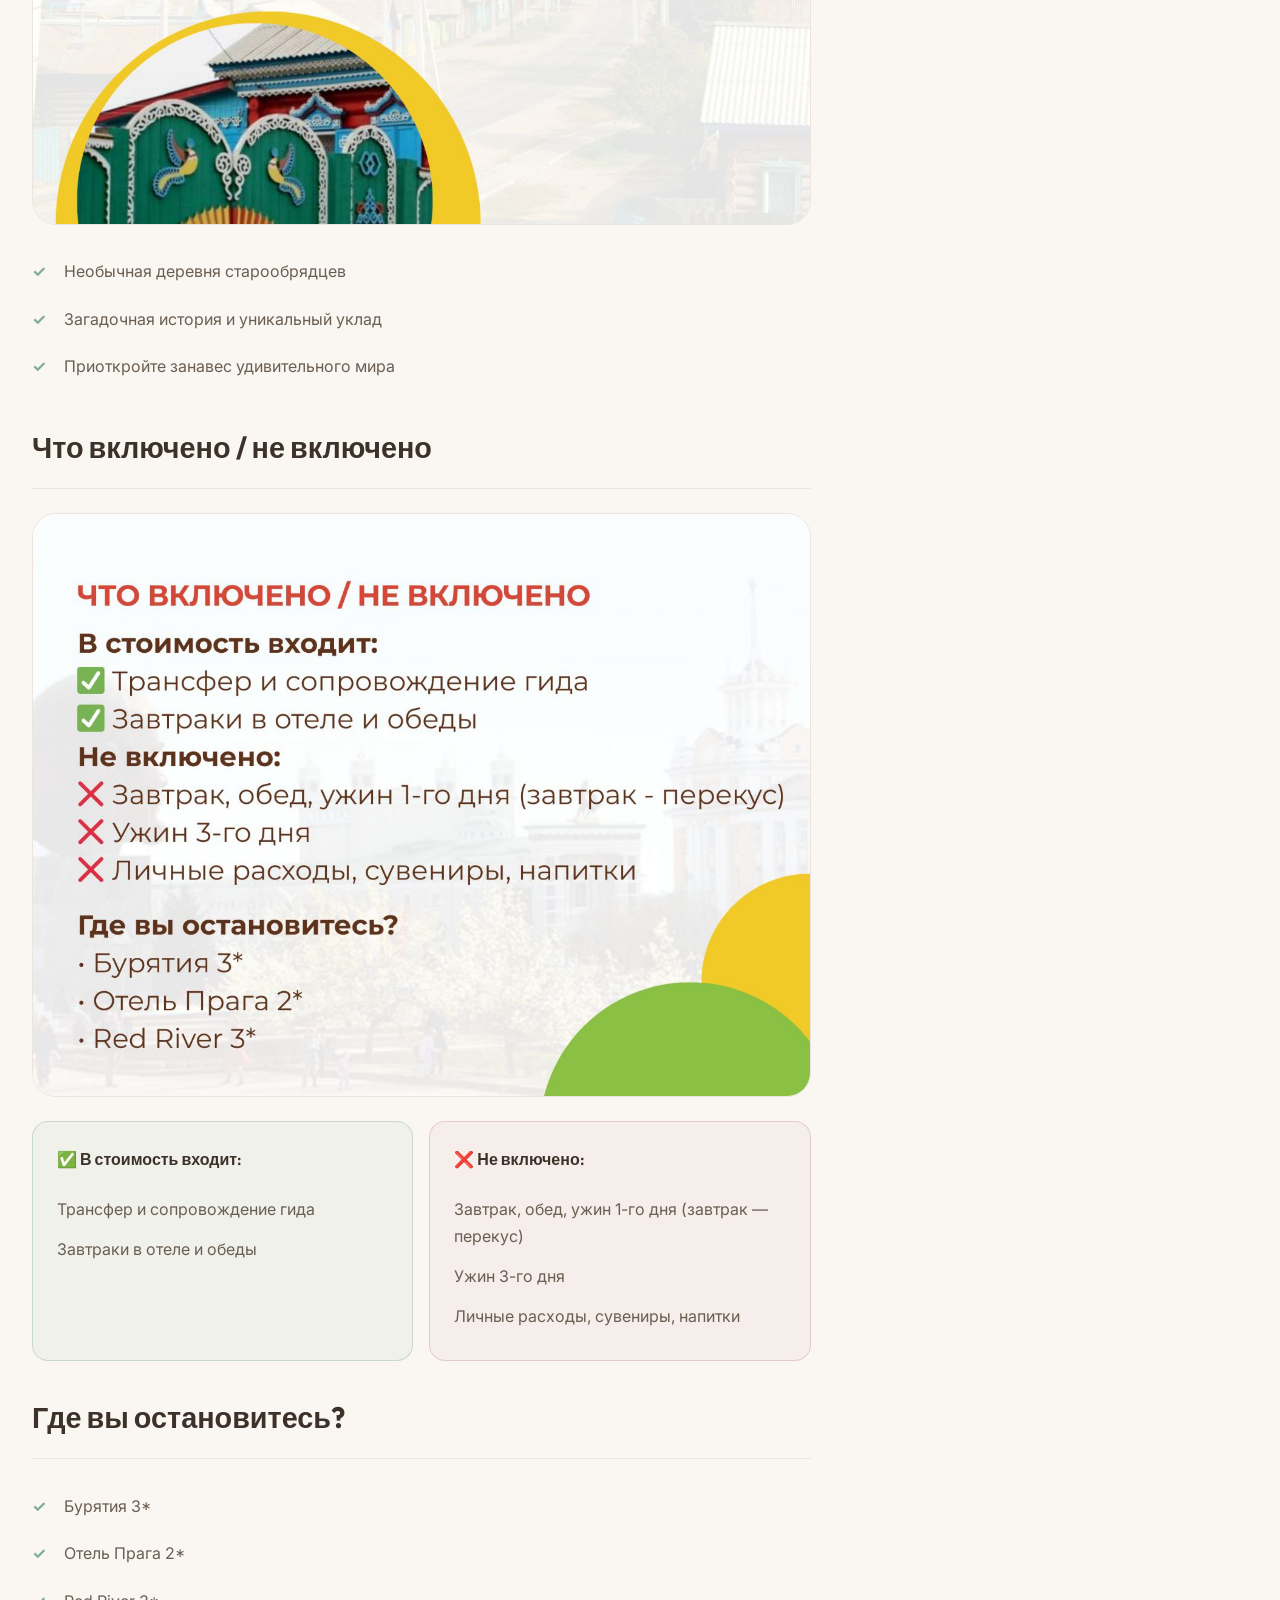
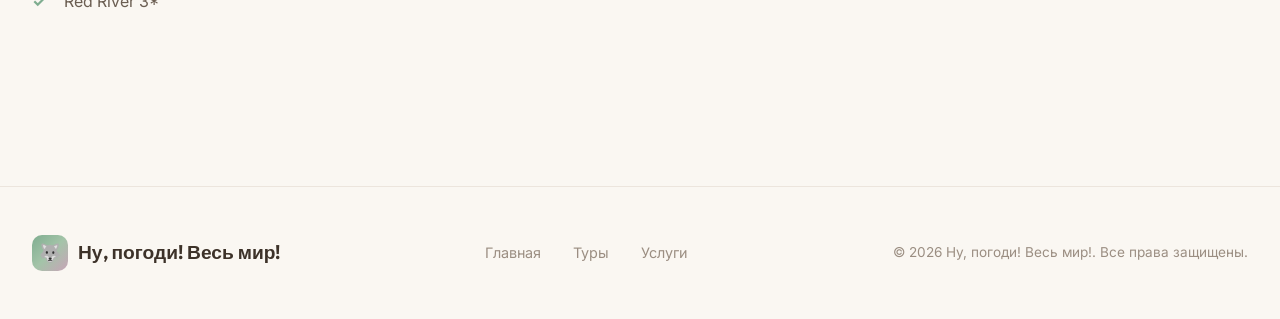
==== commit 796f9c6f: "Убрать изображение прайса из карточек туров" ====
--- a/tour1.html
+++ b/tour1.html
@@ -23,8 +23,9 @@
     <meta name="twitter:title" content="Авторский тур в Бурятию и на Байкал 2026 | Ну, погоди!">
     <meta name="twitter:description" content="7 дней полного погружения в культуру Бурятии и красоту Байкала.">
     <meta name="twitter:image" content="https://nupogodi-tours.ru/images/buryatia.png">
-    <link rel="icon" type="image/png" href="images/favicon.png">
-    <link rel="apple-touch-icon" href="images/favicon.png">
+    <link rel="icon" type="image/svg+xml" href="images/favicon.svg">
+    <link rel="icon" type="image/png" sizes="32x32" href="images/favicon-32.png">
+    <link rel="apple-touch-icon" sizes="180x180" href="images/favicon.png">
     <title>Авторский тур в Бурятию и на Байкал 2026 (7 дней) | Ну, погоди! Весь мир!</title>
     <link rel="stylesheet" href="styles.css">
     <script type="application/ld+json">
@@ -63,6 +64,21 @@
       }
     }
     </script>
+    <!-- Yandex.Metrika counter -->
+    <script type="text/javascript">
+        (function (m, e, t, r, i, k, a) {
+            m[i] = m[i] || function () { (m[i].a = m[i].a || []).push(arguments) };
+            m[i].l = 1 * new Date();
+            for (var j = 0; j < document.scripts.length; j++) { if (document.scripts[j].src === r) { return; } }
+            k = e.createElement(t), a = e.getElementsByTagName(t)[0], k.async = 1, k.src = r, a.parentNode.insertBefore(k, a)
+        })(window, document, 'script', 'https://mc.yandex.ru/metrika/tag.js?id=109256653', 'ym');
+
+        ym(109256653, 'init', { ssr: true, webvisor: true, clickmap: true, ecommerce: "dataLayer", referrer: document.referrer, url: location.href, accurateTrackBounce: true, trackLinks: true });
+    </script>
+    <noscript>
+        <div><img src="https://mc.yandex.ru/watch/109256653" style="position:absolute; left:-9999px;" alt="" /></div>
+    </noscript>
+    <!-- /Yandex.Metrika counter -->
 </head>
 
 <body>
@@ -101,7 +117,7 @@
         <div class="tour-info-grid">
 
             <!-- Main Content -->
-            <div class="tour-description fade-in">
+            <div class="tour-description">
                 <h2>О маршруте</h2>
                 <p>Путешествие по республике Бурятия — это знакомство с бурятской культурой, традициями и народами. Вас
                     ждут экскурсии по столице, посещение буддийских дацанов, жизнь в бурятской деревне и уникальная
@@ -179,16 +195,13 @@
             </div>
 
             <!-- Sidebar -->
-            <div class="tour-sidebar fade-in">
+            <div class="tour-sidebar">
 
                 <!-- Price Card -->
                 <div class="sidebar-card">
                     <h3>💰 Стоимость</h3>
                     <div class="price-main">25 000 ₽</div>
                     <div class="price-note">Цена за 1 человека</div>
-                    <div class="tour-day-gallery sidebar-img">
-                        <img src="images/photo_2026-03-03_12-54-58.jpg" alt="Прайс Бурятия" class="tour-day-img">
-                    </div>
                 </div>
 
                 <!-- Dates Card -->
@@ -248,18 +261,18 @@
                         <div class="contact-modal-value">+7 (983) 615-77-40</div>
                     </div>
                 </a>
-                <a href="https://t.me/nikapogodi" target="_blank" class="contact-modal-item">
+                <a href="https://t.me/nypogod" target="_blank" class="contact-modal-item">
                     <span class="contact-modal-icon">✈️</span>
                     <div>
                         <div class="contact-modal-label">Telegram</div>
-                        <div class="contact-modal-value">@nikapogodi</div>
+                        <div class="contact-modal-value">@nypogod</div>
                     </div>
                 </a>
-                <a href="https://wa.me/79836157740" target="_blank" class="contact-modal-item">
-                    <span class="contact-modal-icon">💬</span>
+                <a href="https://max.ru/join/zWjZZOgrSASOhCdiYN-ztWfvN6nFuseAmMMUd-aQnwc" target="_blank" class="contact-modal-item">
+                    <span class="contact-modal-icon">Ⓜ️</span>
                     <div>
-                        <div class="contact-modal-label">WhatsApp</div>
-                        <div class="contact-modal-value">+7 (983) 615-77-40</div>
+                        <div class="contact-modal-label">Messenger MAX</div>
+                        <div class="contact-modal-value">Написать нам</div>
                     </div>
                 </a>
             </div>
